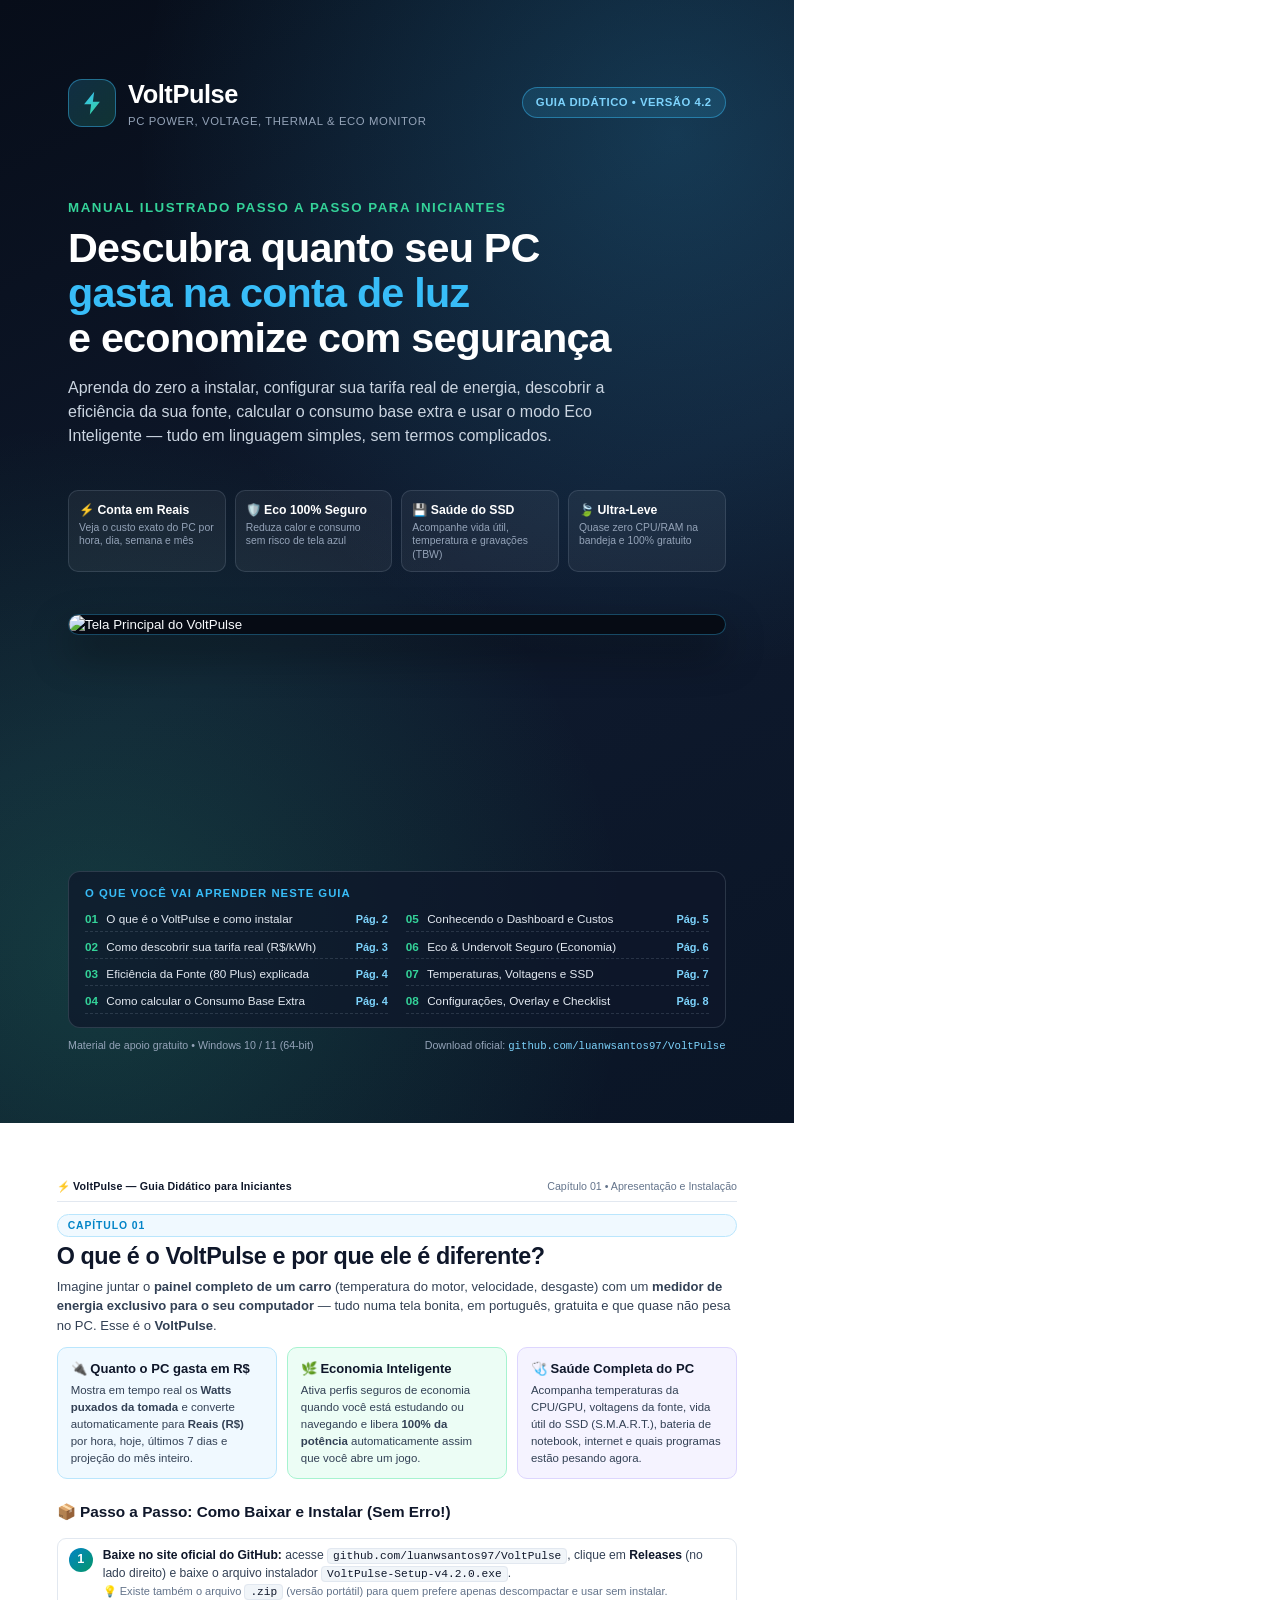
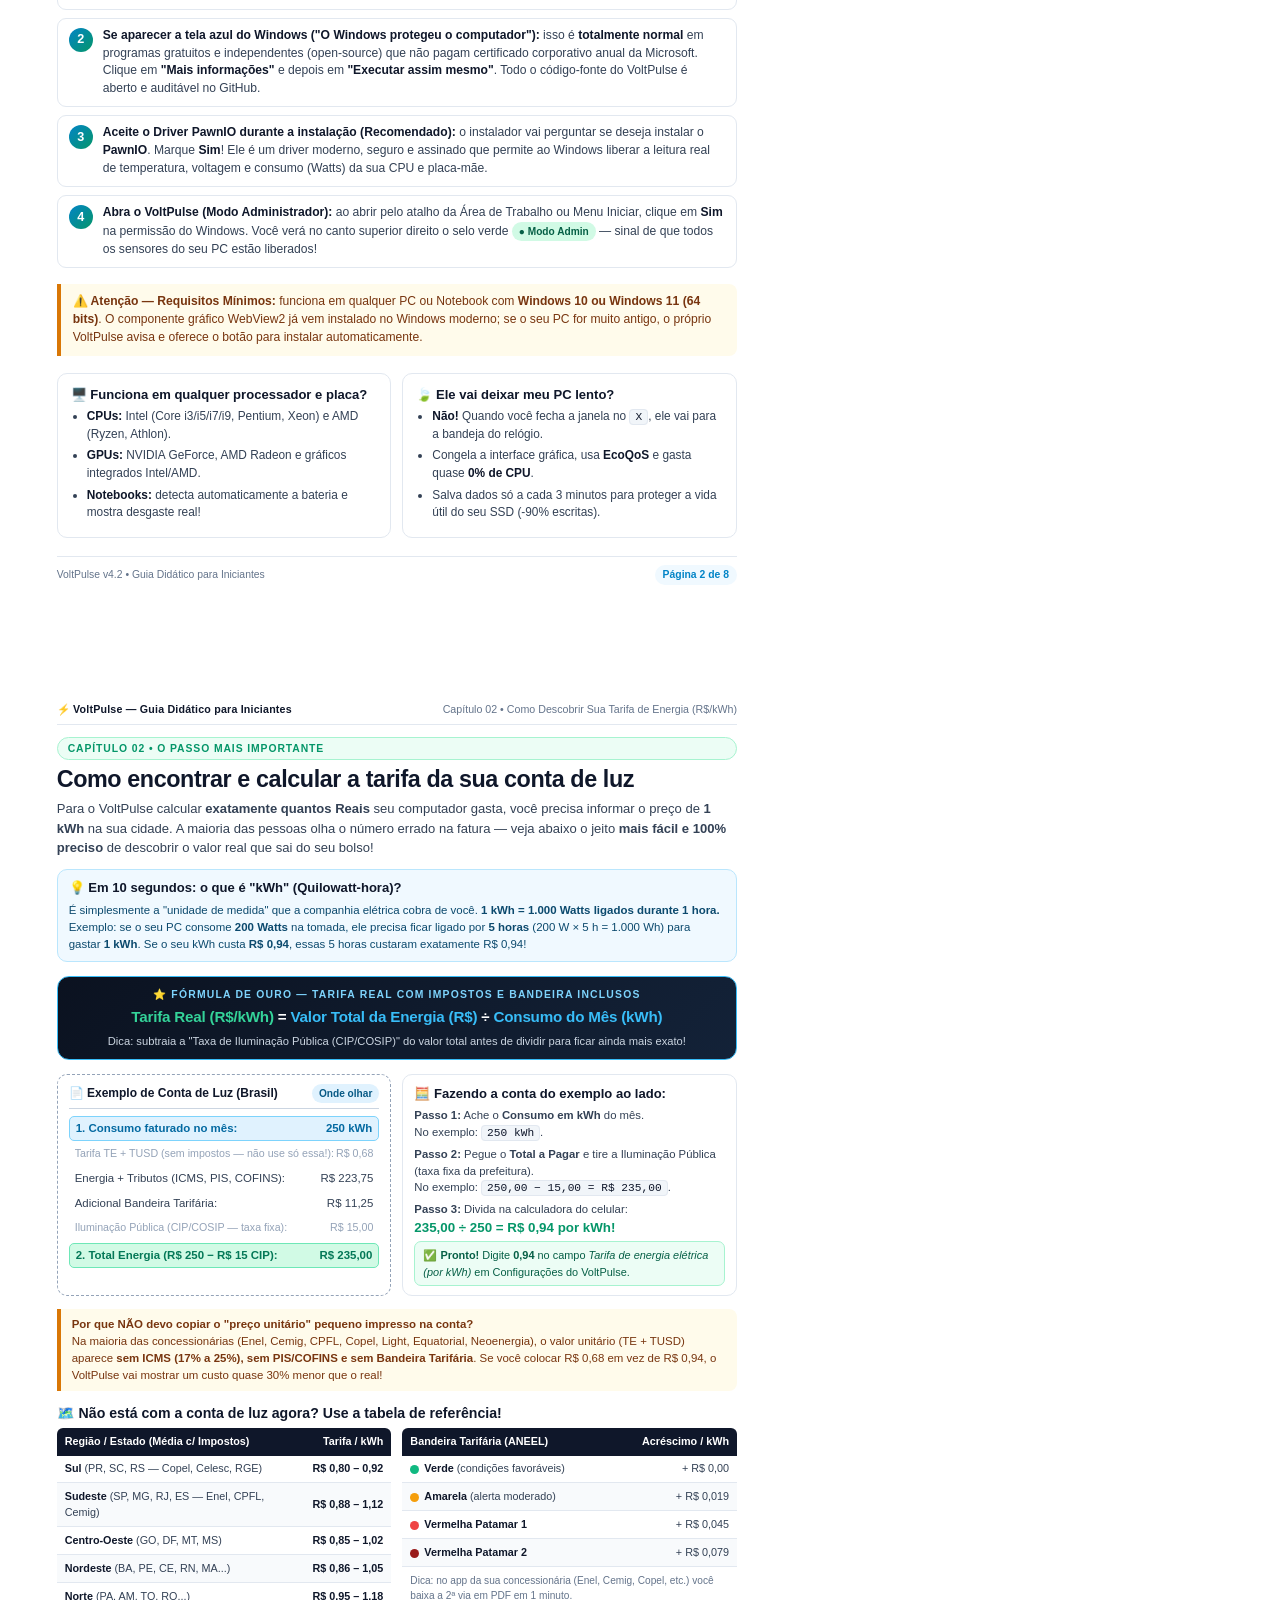
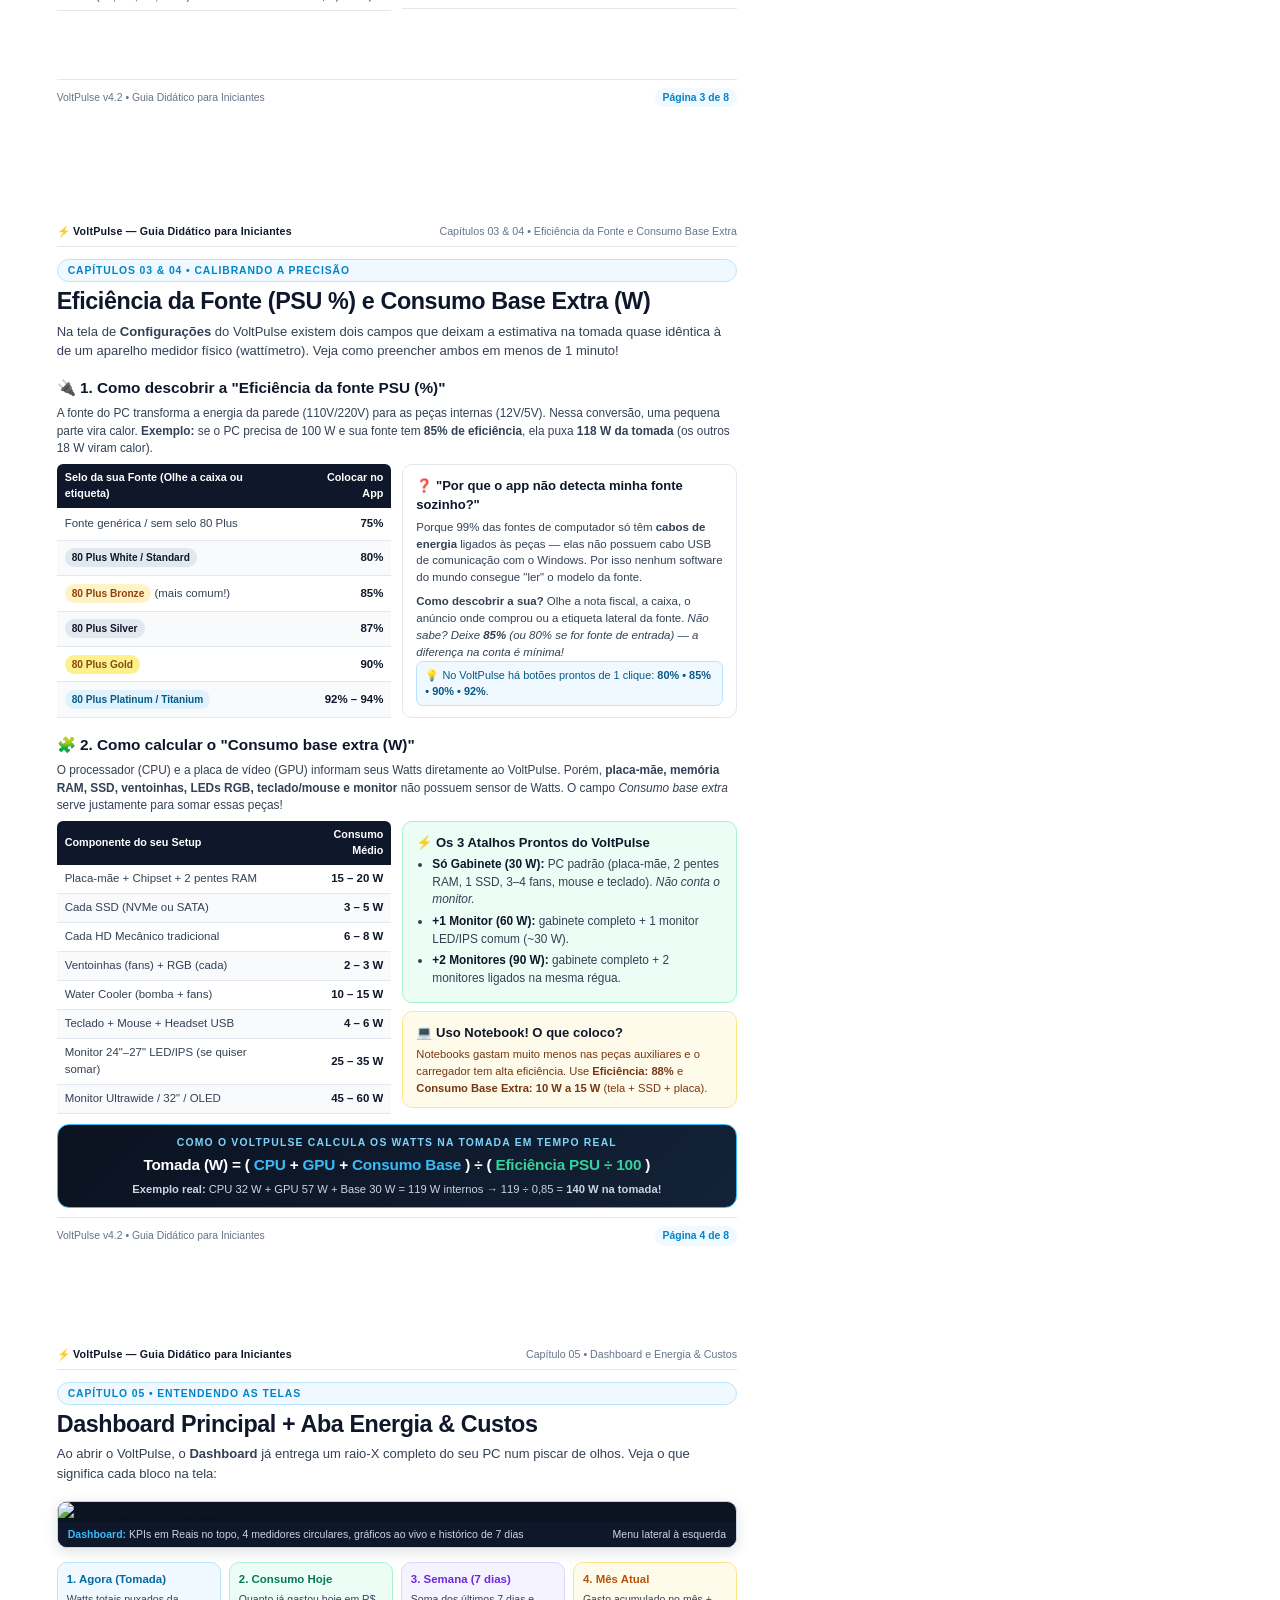
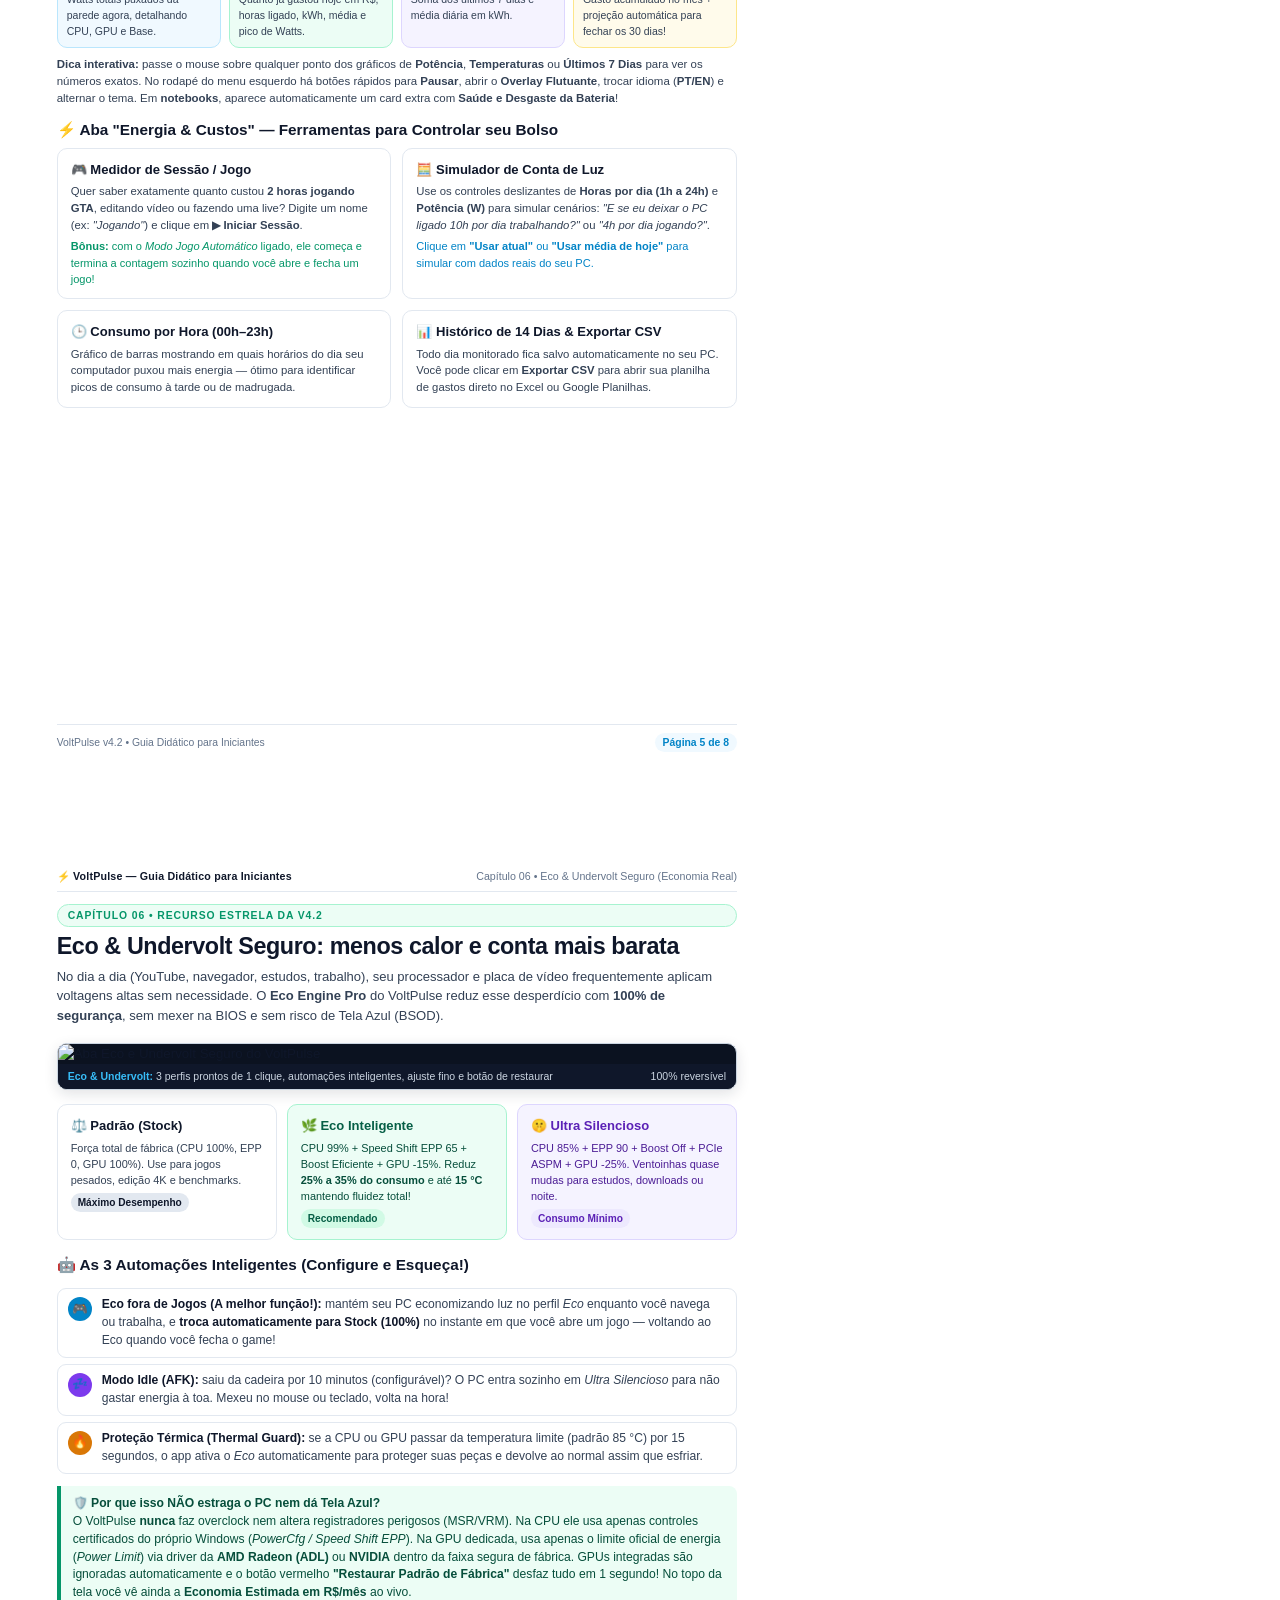
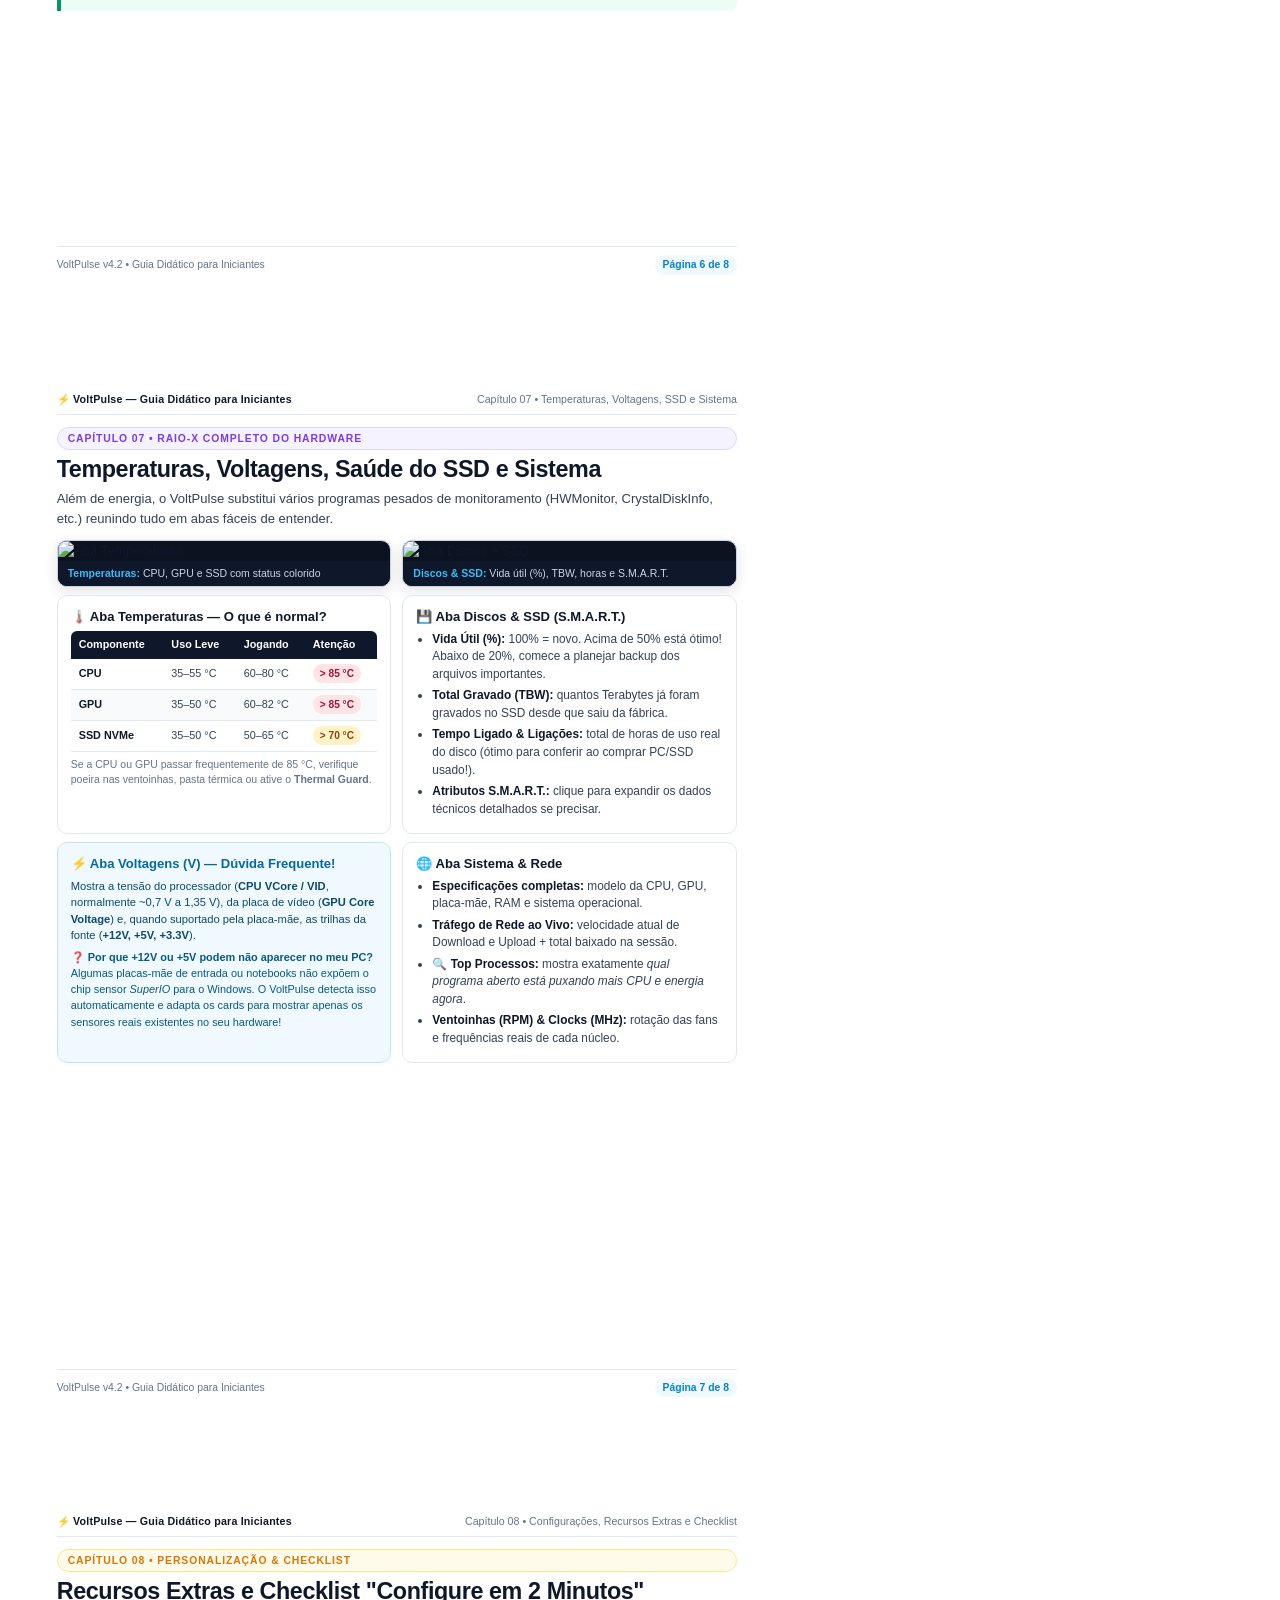
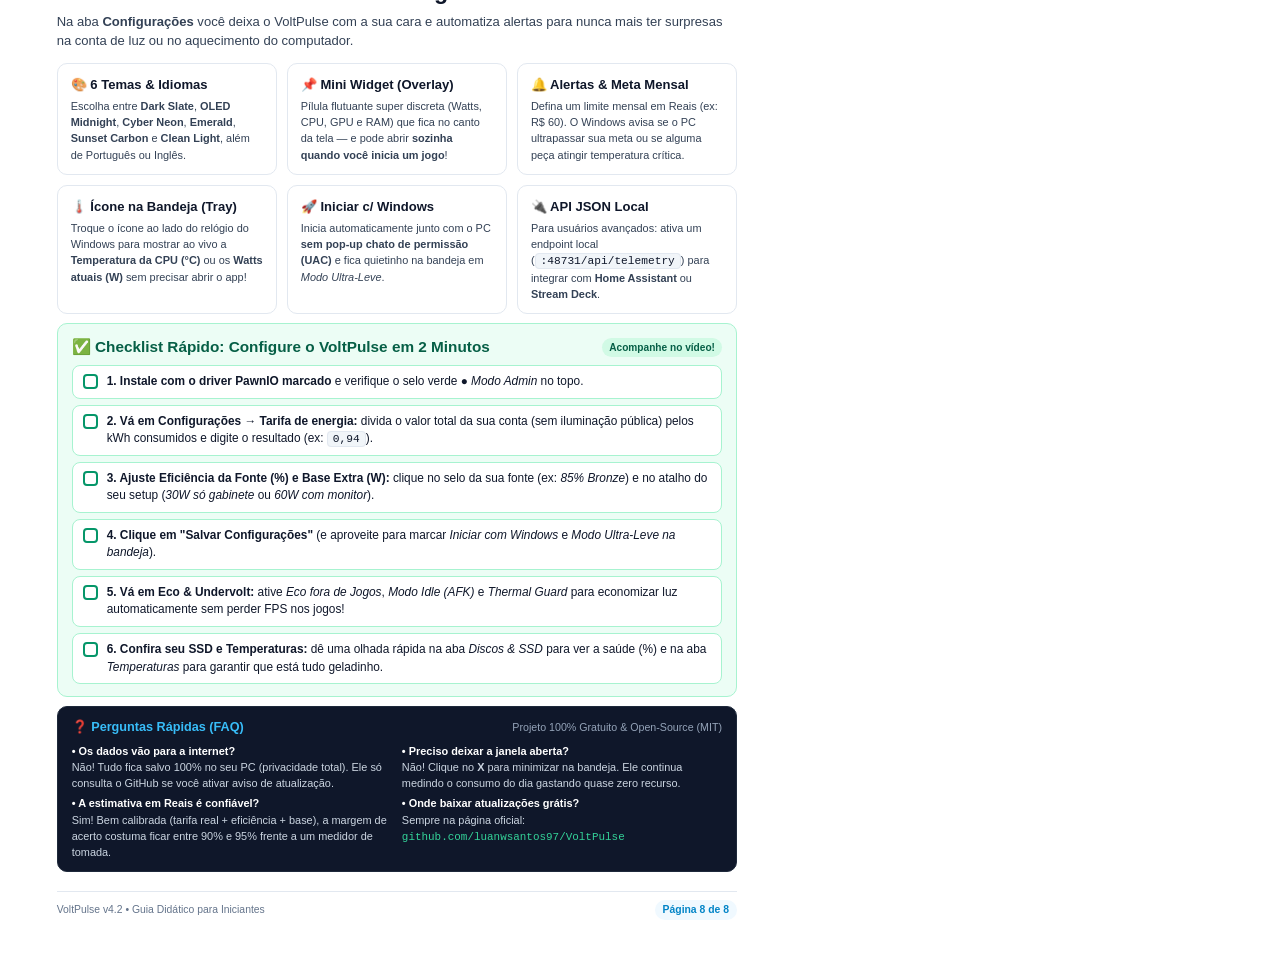
==== docs/guia-didatico.html @ 0aeba714 "feat(overlay,docs): compact discreet mini widget (236x24 + micro mode) and beginner PDF guide" ====
<!DOCTYPE html>
<html lang="pt-BR">
<head>
  <meta charset="UTF-8" />
  <title>VoltPulse — Guia Didático Completo para Iniciantes (v4.2)</title>
  <style>
    @page {
      size: A4 portrait;
      margin: 0;
    }

    * {
      box-sizing: border-box;
      margin: 0;
      padding: 0;
    }

    :root {
      --bg-dark: #0B1220;
      --bg-dark-2: #111C30;
      --ink: #0F172A;
      --ink-soft: #334155;
      --ink-muted: #64748B;
      --border: #E2E8F0;
      --surface: #F8FAFC;
      --cyan: #0284C7;
      --cyan-bright: #38BDF8;
      --cyan-bg: #F0F9FF;
      --green: #059669;
      --green-bright: #34D399;
      --green-bg: #ECFDF5;
      --amber: #D97706;
      --amber-bg: #FFFBEB;
      --purple: #7C3AED;
      --purple-bg: #F5F3FF;
      --rose: #E11D48;
      --rose-bg: #FFF1F2;
    }

    body {
      font-family: "Segoe UI", -apple-system, BlinkMacSystemFont, Roboto, Arial, sans-serif;
      color: var(--ink);
      background: #FFFFFF;
      line-height: 1.48;
      font-size: 10pt;
      -webkit-print-color-adjust: exact !important;
      print-color-adjust: exact !important;
    }

    /* ================= PAGE STRUCTURE ================= */
    .page {
      width: 210mm;
      height: 297mm;
      position: relative;
      overflow: hidden;
      page-break-after: always;
      break-after: page;
      background: #FFFFFF;
    }
    .page:last-child {
      page-break-after: auto;
      break-after: auto;
    }

    .page-inner {
      padding: 15mm 15mm 16mm 15mm;
      height: 100%;
      display: flex;
      flex-direction: column;
    }

    /* Running Header & Footer for content pages */
    .running-header {
      display: flex;
      justify-content: space-between;
      align-items: center;
      padding-bottom: 6px;
      margin-bottom: 12px;
      border-bottom: 1.5px solid var(--border);
      font-size: 8pt;
      color: var(--ink-muted);
    }
    .running-header .brand-mini {
      display: flex;
      align-items: center;
      gap: 6px;
      font-weight: 700;
      color: var(--ink);
      letter-spacing: 0.2px;
    }
    .running-footer {
      margin-top: auto;
      padding-top: 8px;
      border-top: 1px solid var(--border);
      display: flex;
      justify-content: space-between;
      align-items: center;
      font-size: 7.8pt;
      color: var(--ink-muted);
    }
    .page-num {
      font-weight: 700;
      color: var(--cyan);
      background: var(--cyan-bg);
      padding: 2px 8px;
      border-radius: 99px;
    }

    /* ================= COVER PAGE ================= */
    .cover {
      background: radial-gradient(circle at 85% 12%, rgba(56, 189, 248, 0.22), transparent 45%),
                  radial-gradient(circle at 12% 85%, rgba(52, 211, 153, 0.18), transparent 45%),
                  linear-gradient(155deg, #070D19 0%, #0F1A2E 52%, #0A1526 100%);
      color: #F8FAFC;
      padding: 20mm 18mm 18mm 18mm;
      display: flex;
      flex-direction: column;
    }
    .cover-top {
      display: flex;
      justify-content: space-between;
      align-items: center;
      margin-bottom: 18mm;
    }
    .cover-logo-row {
      display: flex;
      align-items: center;
      gap: 12px;
    }
    .cover-logo-box {
      width: 48px;
      height: 48px;
      border-radius: 14px;
      background: linear-gradient(135deg, rgba(56,189,248,0.18), rgba(52,211,153,0.18));
      border: 1.5px solid rgba(56,189,248,0.45);
      display: flex;
      align-items: center;
      justify-content: center;
    }
    .cover-brand-name {
      font-size: 19pt;
      font-weight: 800;
      letter-spacing: -0.4px;
      color: #FFFFFF;
    }
    .cover-brand-sub {
      font-size: 8.5pt;
      color: #94A3B8;
      letter-spacing: 0.6px;
      text-transform: uppercase;
    }
    .cover-badge {
      background: rgba(56, 189, 248, 0.14);
      border: 1px solid rgba(56, 189, 248, 0.45);
      color: #7DD3FC;
      font-size: 8.5pt;
      font-weight: 700;
      padding: 6px 13px;
      border-radius: 99px;
      letter-spacing: 0.5px;
    }

    .cover-hero {
      margin-bottom: 11mm;
    }
    .cover-kicker {
      color: #34D399;
      font-weight: 700;
      font-size: 10pt;
      text-transform: uppercase;
      letter-spacing: 1.5px;
      margin-bottom: 8px;
    }
    .cover-title {
      font-size: 31pt;
      line-height: 1.1;
      font-weight: 800;
      letter-spacing: -0.8px;
      margin-bottom: 14px;
      color: #FFFFFF;
    }
    .cover-title span {
      color: #38BDF8;
    }
    .cover-subtitle {
      font-size: 12pt;
      color: #CBD5E1;
      line-height: 1.5;
      max-width: 158mm;
    }

    .cover-pills {
      display: grid;
      grid-template-columns: repeat(4, 1fr);
      gap: 9px;
      margin-bottom: 11mm;
    }
    .cover-pill {
      background: rgba(255,255,255,0.05);
      border: 1px solid rgba(148,163,184,0.2);
      border-radius: 10px;
      padding: 10px 10px;
    }
    .cover-pill strong {
      display: block;
      font-size: 9.2pt;
      color: #FFFFFF;
      margin-bottom: 2px;
    }
    .cover-pill span {
      font-size: 7.8pt;
      color: #94A3B8;
      line-height: 1.3;
      display: block;
    }

    .cover-preview {
      border-radius: 12px;
      overflow: hidden;
      border: 1.5px solid rgba(56, 189, 248, 0.35);
      box-shadow: 0 18px 40px rgba(0, 0, 0, 0.45);
      margin-bottom: 10mm;
      background: #060B14;
    }
    .cover-preview img {
      width: 100%;
      height: auto;
      display: block;
    }

    .cover-toc {
      background: rgba(15, 23, 42, 0.72);
      border: 1px solid rgba(148, 163, 184, 0.22);
      border-radius: 12px;
      padding: 13px 16px;
      margin-top: auto;
    }
    .cover-toc-title {
      font-size: 8.5pt;
      font-weight: 700;
      text-transform: uppercase;
      letter-spacing: 1px;
      color: #38BDF8;
      margin-bottom: 9px;
    }
    .toc-grid {
      display: grid;
      grid-template-columns: 1fr 1fr;
      gap: 6px 18px;
    }
    .toc-item {
      display: flex;
      align-items: baseline;
      justify-content: space-between;
      font-size: 8.8pt;
      color: #E2E8F0;
      border-bottom: 1px dashed rgba(148,163,184,0.2);
      padding-bottom: 3px;
    }
    .toc-item b {
      color: #34D399;
      margin-right: 5px;
    }
    .toc-item .pg {
      color: #7DD3FC;
      font-weight: 700;
      font-size: 8.2pt;
    }
    .cover-footer {
      margin-top: 10px;
      display: flex;
      justify-content: space-between;
      font-size: 8pt;
      color: #94A3B8;
    }
    .cover-footer code {
      color: #7DD3FC;
      font-family: Consolas, monospace;
      font-size: 8pt;
    }

    /* ================= TYPOGRAPHY & CHAPTERS ================= */
    .chapter-tag {
      display: inline-flex;
      align-items: center;
      gap: 6px;
      font-size: 7.8pt;
      font-weight: 800;
      text-transform: uppercase;
      letter-spacing: 0.9px;
      color: var(--cyan);
      background: var(--cyan-bg);
      border: 1px solid #BAE6FD;
      padding: 3px 10px;
      border-radius: 99px;
      margin-bottom: 6px;
    }
    .chapter-tag.green { color: var(--green); background: var(--green-bg); border-color: #A7F3D0; }
    .chapter-tag.amber { color: var(--amber); background: var(--amber-bg); border-color: #FDE68A; }
    .chapter-tag.purple { color: var(--purple); background: var(--purple-bg); border-color: #DDD6FE; }

    h1.sec-title {
      font-size: 17.5pt;
      font-weight: 800;
      color: var(--ink);
      letter-spacing: -0.4px;
      line-height: 1.18;
      margin-bottom: 6px;
    }
    p.lead {
      font-size: 9.8pt;
      color: var(--ink-soft);
      margin-bottom: 12px;
      line-height: 1.48;
    }
    h2.sub-title {
      font-size: 11.5pt;
      font-weight: 800;
      color: var(--ink);
      margin: 12px 0 6px 0;
      display: flex;
      align-items: center;
      gap: 7px;
    }
    h3.mini-title {
      font-size: 9.8pt;
      font-weight: 700;
      color: var(--ink);
      margin-bottom: 4px;
    }

    /* ================= CARDS & CALLOUTS ================= */
    .grid-2 {
      display: grid;
      grid-template-columns: 1fr 1fr;
      gap: 11px;
    }
    .grid-3 {
      display: grid;
      grid-template-columns: repeat(3, 1fr);
      gap: 10px;
    }
    .grid-4 {
      display: grid;
      grid-template-columns: repeat(4, 1fr);
      gap: 8px;
    }

    .card {
      background: var(--surface);
      border: 1px solid var(--border);
      border-radius: 10px;
      padding: 11px 13px;
    }
    .card.white {
      background: #FFFFFF;
    }
    .card.cyan {
      background: var(--cyan-bg);
      border-color: #BAE6FD;
    }
    .card.green {
      background: var(--green-bg);
      border-color: #A7F3D0;
    }
    .card.amber {
      background: var(--amber-bg);
      border-color: #FDE68A;
    }
    .card.purple {
      background: var(--purple-bg);
      border-color: #DDD6FE;
    }
    .card.dark {
      background: #0F172A;
      border-color: #1E293B;
      color: #F8FAFC;
    }

    .callout {
      border-left: 4px solid var(--cyan);
      background: var(--cyan-bg);
      padding: 9px 12px;
      border-radius: 0 8px 8px 0;
      margin: 9px 0;
      font-size: 9.1pt;
      color: #0C4A6E;
    }
    .callout.green {
      border-left-color: var(--green);
      background: var(--green-bg);
      color: #064E3B;
    }
    .callout.amber {
      border-left-color: var(--amber);
      background: var(--amber-bg);
      color: #78350F;
    }
    .callout.purple {
      border-left-color: var(--purple);
      background: var(--purple-bg);
      color: #4C1D95;
    }
    .callout strong {
      font-weight: 700;
    }

    /* ================= STEPS ================= */
    .steps {
      display: flex;
      flex-direction: column;
      gap: 8px;
      margin: 8px 0;
    }
    .step-row {
      display: flex;
      align-items: flex-start;
      gap: 10px;
      background: #FFFFFF;
      border: 1px solid var(--border);
      border-radius: 9px;
      padding: 8px 11px;
    }
    .step-num {
      flex-shrink: 0;
      width: 24px;
      height: 24px;
      border-radius: 50%;
      background: linear-gradient(135deg, #0284C7, #059669);
      color: #FFFFFF;
      font-weight: 800;
      font-size: 9.5pt;
      display: flex;
      align-items: center;
      justify-content: center;
      margin-top: 1px;
    }
    .step-body {
      font-size: 9.1pt;
      color: var(--ink-soft);
    }
    .step-body strong {
      color: var(--ink);
    }

    /* ================= FORMULA BOX ================= */
    .formula-hero {
      background: linear-gradient(135deg, #0B1220, #132238);
      color: #FFFFFF;
      border-radius: 12px;
      padding: 13px 16px;
      text-align: center;
      margin: 9px 0;
      border: 1.5px solid #38BDF8;
    }
    .formula-hero .f-label {
      font-size: 7.8pt;
      text-transform: uppercase;
      letter-spacing: 1.2px;
      color: #7DD3FC;
      font-weight: 700;
      margin-bottom: 4px;
    }
    .formula-hero .f-eq {
      font-size: 13.5pt;
      font-weight: 800;
      color: #FFFFFF;
      letter-spacing: -0.2px;
    }
    .formula-hero .f-eq span.hi {
      color: #34D399;
    }
    .formula-hero .f-eq span.cy {
      color: #38BDF8;
    }
    .formula-hero .f-sub {
      font-size: 8.4pt;
      color: #CBD5E1;
      margin-top: 4px;
    }

    /* ================= MOCK ELECTRICITY BILL ================= */
    .bill-box {
      background: #FFFFFF;
      border: 1.5px dashed #94A3B8;
      border-radius: 10px;
      padding: 10px 13px;
      font-size: 8.6pt;
    }
    .bill-head {
      display: flex;
      justify-content: space-between;
      align-items: center;
      border-bottom: 1px solid #CBD5E1;
      padding-bottom: 5px;
      margin-bottom: 7px;
      font-weight: 800;
      color: var(--ink);
      font-size: 9pt;
    }
    .bill-row {
      display: flex;
      justify-content: space-between;
      padding: 3px 6px;
      border-radius: 5px;
      margin-bottom: 2px;
      color: var(--ink-soft);
    }
    .bill-row.hl-cyan {
      background: #E0F2FE;
      color: #0369A1;
      font-weight: 800;
      border: 1px solid #7DD3FC;
    }
    .bill-row.hl-green {
      background: #D1FAE5;
      color: #047857;
      font-weight: 800;
      border: 1px solid #6EE7B7;
    }
    .bill-row.strike {
      color: #94A3B8;
      font-size: 8pt;
    }

    /* ================= TABLES ================= */
    table.tbl {
      width: 100%;
      border-collapse: collapse;
      font-size: 8.6pt;
      margin: 6px 0;
    }
    table.tbl th {
      background: #0F172A;
      color: #FFFFFF;
      text-align: left;
      padding: 6px 8px;
      font-weight: 700;
      font-size: 8.1pt;
    }
    table.tbl th:first-child { border-radius: 6px 0 0 0; }
    table.tbl th:last-child { border-radius: 0 6px 0 0; }
    table.tbl td {
      padding: 5.5px 8px;
      border-bottom: 1px solid var(--border);
      color: var(--ink-soft);
      vertical-align: middle;
    }
    table.tbl tr:nth-child(even) td {
      background: #F8FAFC;
    }
    table.tbl td strong {
      color: var(--ink);
    }
    .num { text-align: right !important; font-variant-numeric: tabular-nums; }

    /* ================= SCREENSHOTS ================= */
    .shot-frame {
      border-radius: 10px;
      overflow: hidden;
      border: 1.5px solid #CBD5E1;
      background: #0B1220;
      box-shadow: 0 4px 14px rgba(15, 23, 42, 0.12);
      margin: 6px 0;
    }
    .shot-frame img {
      width: 100%;
      height: auto;
      display: block;
    }
    .shot-caption {
      background: #0F172A;
      color: #CBD5E1;
      font-size: 7.9pt;
      padding: 5px 10px;
      display: flex;
      justify-content: space-between;
      align-items: center;
    }
    .shot-caption strong { color: #38BDF8; }

    /* ================= TAGS / CHIPS / BADGES ================= */
    .chip {
      display: inline-block;
      padding: 2px 7px;
      border-radius: 99px;
      font-size: 7.6pt;
      font-weight: 700;
      background: #E2E8F0;
      color: var(--ink);
    }
    .chip.green { background: #D1FAE5; color: #065F46; }
    .chip.cyan { background: #E0F2FE; color: #075985; }
    .chip.amber { background: #FEF3C7; color: #92400E; }
    .chip.rose { background: #FFE4E6; color: #9F1239; }
    .chip.purple { background: #EDE9FE; color: #5B21B6; }

    .mono {
      font-family: Consolas, "Cascadia Code", monospace;
      font-size: 8.4pt;
      background: #F1F5F9;
      padding: 1px 5px;
      border-radius: 4px;
      color: #0F172A;
      border: 1px solid #E2E8F0;
    }

    ul.clean {
      padding-left: 16px;
      margin: 4px 0;
    }
    ul.clean li {
      margin-bottom: 4px;
      font-size: 8.9pt;
      color: var(--ink-soft);
    }
    ul.clean li strong { color: var(--ink); }

    .check-list {
      display: flex;
      flex-direction: column;
      gap: 6px;
      margin-top: 6px;
    }
    .check-item {
      display: flex;
      align-items: flex-start;
      gap: 9px;
      font-size: 8.9pt;
      background: #FFFFFF;
      border: 1px solid #A7F3D0;
      border-radius: 8px;
      padding: 7px 10px;
    }
    .check-box {
      width: 15px;
      height: 15px;
      border: 2px solid var(--green);
      border-radius: 4px;
      flex-shrink: 0;
      margin-top: 1px;
    }

    .flag-dot {
      display: inline-block;
      width: 9px;
      height: 9px;
      border-radius: 50%;
      margin-right: 5px;
      vertical-align: middle;
    }
  </style>
</head>
<body>

<!-- ======================================================================= -->
<!-- PÁGINA 1: CAPA PROFISSIONAL                                             -->
<!-- ======================================================================= -->
<section class="page cover">
  <div class="cover-top">
    <div class="cover-logo-row">
      <div class="cover-logo-box">
        <svg viewBox="0 0 32 32" width="28" height="28" fill="none">
          <path d="M18.5 3L7 17.5h8L13.5 29 25 14.5h-8L18.5 3z" fill="url(#vpCovGrad)" />
          <defs>
            <linearGradient id="vpCovGrad" x1="7" y1="3" x2="25" y2="29" gradientUnits="userSpaceOnUse">
              <stop stop-color="#38BDF8"/>
              <stop offset="1" stop-color="#34D399"/>
            </linearGradient>
          </defs>
        </svg>
      </div>
      <div>
        <div class="cover-brand-name">VoltPulse</div>
        <div class="cover-brand-sub">PC Power, Voltage, Thermal &amp; Eco Monitor</div>
      </div>
    </div>
    <div class="cover-badge">GUIA DIDÁTICO • VERSÃO 4.2</div>
  </div>

  <div class="cover-hero">
    <div class="cover-kicker">Manual Ilustrado Passo a Passo para Iniciantes</div>
    <div class="cover-title">
      Descubra quanto seu PC<br />
      <span>gasta na conta de luz</span><br />
      e economize com segurança
    </div>
    <div class="cover-subtitle">
      Aprenda do zero a instalar, configurar sua tarifa real de energia, descobrir a eficiência da sua fonte,
      calcular o consumo base extra e usar o modo Eco Inteligente — tudo em linguagem simples, sem termos complicados.
    </div>
  </div>

  <div class="cover-pills">
    <div class="cover-pill">
      <strong>⚡ Conta em Reais</strong>
      <span>Veja o custo exato do PC por hora, dia, semana e mês</span>
    </div>
    <div class="cover-pill">
      <strong>🛡️ Eco 100% Seguro</strong>
      <span>Reduza calor e consumo sem risco de tela azul</span>
    </div>
    <div class="cover-pill">
      <strong>💾 Saúde do SSD</strong>
      <span>Acompanhe vida útil, temperatura e gravações (TBW)</span>
    </div>
    <div class="cover-pill">
      <strong>🍃 Ultra-Leve</strong>
      <span>Quase zero CPU/RAM na bandeja e 100% gratuito</span>
    </div>
  </div>

  <div class="cover-preview">
    <img src="file:///C:/Users/Root/.gemini/antigravity/scratch/PcPowerMonitor/assets/screenshots/dashboard.jpg" alt="Tela Principal do VoltPulse" />
  </div>

  <div class="cover-toc">
    <div class="cover-toc-title">O que você vai aprender neste guia</div>
    <div class="toc-grid">
      <div class="toc-item"><span><b>01</b> O que é o VoltPulse e como instalar</span><span class="pg">Pág. 2</span></div>
      <div class="toc-item"><span><b>05</b> Conhecendo o Dashboard e Custos</span><span class="pg">Pág. 5</span></div>
      <div class="toc-item"><span><b>02</b> Como descobrir sua tarifa real (R$/kWh)</span><span class="pg">Pág. 3</span></div>
      <div class="toc-item"><span><b>06</b> Eco &amp; Undervolt Seguro (Economia)</span><span class="pg">Pág. 6</span></div>
      <div class="toc-item"><span><b>03</b> Eficiência da Fonte (80 Plus) explicada</span><span class="pg">Pág. 4</span></div>
      <div class="toc-item"><span><b>07</b> Temperaturas, Voltagens e SSD</span><span class="pg">Pág. 7</span></div>
      <div class="toc-item"><span><b>04</b> Como calcular o Consumo Base Extra</span><span class="pg">Pág. 4</span></div>
      <div class="toc-item"><span><b>08</b> Configurações, Overlay e Checklist</span><span class="pg">Pág. 8</span></div>
    </div>
  </div>

  <div class="cover-footer">
    <span>Material de apoio gratuito • Windows 10 / 11 (64-bit)</span>
    <span>Download oficial: <code>github.com/luanwsantos97/VoltPulse</code></span>
  </div>
</section>

<!-- ======================================================================= -->
<!-- PÁGINA 2: O QUE É + DOWNLOAD E INSTALAÇÃO                               -->
<!-- ======================================================================= -->
<section class="page">
  <div class="page-inner">
    <div class="running-header">
      <div class="brand-mini">⚡ VoltPulse — Guia Didático para Iniciantes</div>
      <div>Capítulo 01 • Apresentação e Instalação</div>
    </div>

    <div class="chapter-tag">Capítulo 01</div>
    <h1 class="sec-title">O que é o VoltPulse e por que ele é diferente?</h1>
    <p class="lead">
      Imagine juntar o <strong>painel completo de um carro</strong> (temperatura do motor, velocidade, desgaste)
      com um <strong>medidor de energia exclusivo para o seu computador</strong> — tudo numa tela bonita,
      em português, gratuita e que quase não pesa no PC. Esse é o <strong>VoltPulse</strong>.
    </p>

    <div class="grid-3" style="margin-bottom: 10px;">
      <div class="card cyan">
        <h3 class="mini-title">🔌 Quanto o PC gasta em R$</h3>
        <p style="font-size:8.6pt;color:var(--ink-soft)">
          Mostra em tempo real os <strong>Watts puxados da tomada</strong> e converte automaticamente para
          <strong>Reais (R$)</strong> por hora, hoje, últimos 7 dias e projeção do mês inteiro.
        </p>
      </div>
      <div class="card green">
        <h3 class="mini-title">🌿 Economia Inteligente</h3>
        <p style="font-size:8.6pt;color:var(--ink-soft)">
          Ativa perfis seguros de economia quando você está estudando ou navegando e libera
          <strong>100% da potência</strong> automaticamente assim que você abre um jogo.
        </p>
      </div>
      <div class="card purple">
        <h3 class="mini-title">🩺 Saúde Completa do PC</h3>
        <p style="font-size:8.6pt;color:var(--ink-soft)">
          Acompanha temperaturas da CPU/GPU, voltagens da fonte, vida útil do SSD (S.M.A.R.T.),
          bateria de notebook, internet e quais programas estão pesando agora.
        </p>
      </div>
    </div>

    <h2 class="sub-title">📦 Passo a Passo: Como Baixar e Instalar (Sem Erro!)</h2>

    <div class="steps">
      <div class="step-row">
        <div class="step-num">1</div>
        <div class="step-body">
          <strong>Baixe no site oficial do GitHub:</strong> acesse
          <span class="mono">github.com/luanwsantos97/VoltPulse</span>, clique em <strong>Releases</strong> (no lado direito)
          e baixe o arquivo instalador <span class="mono">VoltPulse-Setup-v4.2.0.exe</span>.
          <br /><span style="font-size:8.3pt;color:var(--ink-muted)">
            💡 Existe também o arquivo <span class="mono">.zip</span> (versão portátil) para quem prefere apenas descompactar e usar sem instalar.
          </span>
        </div>
      </div>

      <div class="step-row">
        <div class="step-num">2</div>
        <div class="step-body">
          <strong>Se aparecer a tela azul do Windows ("O Windows protegeu o computador"):</strong>
          isso é <strong>totalmente normal</strong> em programas gratuitos e independentes (open-source) que não pagam
          certificado corporativo anual da Microsoft. Clique em <strong>"Mais informações"</strong> e depois em
          <strong>"Executar assim mesmo"</strong>. Todo o código-fonte do VoltPulse é aberto e auditável no GitHub.
        </div>
      </div>

      <div class="step-row">
        <div class="step-num">3</div>
        <div class="step-body">
          <strong>Aceite o Driver PawnIO durante a instalação (Recomendado):</strong>
          o instalador vai perguntar se deseja instalar o <strong>PawnIO</strong>. Marque <strong>Sim</strong>!
          Ele é um driver moderno, seguro e assinado que permite ao Windows liberar a leitura real de temperatura,
          voltagem e consumo (Watts) da sua CPU e placa-mãe.
        </div>
      </div>

      <div class="step-row">
        <div class="step-num">4</div>
        <div class="step-body">
          <strong>Abra o VoltPulse (Modo Administrador):</strong>
          ao abrir pelo atalho da Área de Trabalho ou Menu Iniciar, clique em <strong>Sim</strong> na permissão do Windows.
          Você verá no canto superior direito o selo verde <span class="chip green">● Modo Admin</span> — sinal de que
          todos os sensores do seu PC estão liberados!
        </div>
      </div>
    </div>

    <div class="callout amber" style="margin-top: 8px;">
      <strong>⚠️ Atenção — Requisitos Mínimos:</strong> funciona em qualquer PC ou Notebook com
      <strong>Windows 10 ou Windows 11 (64 bits)</strong>. O componente gráfico WebView2 já vem instalado no Windows moderno;
      se o seu PC for muito antigo, o próprio VoltPulse avisa e oferece o botão para instalar automaticamente.
    </div>

    <div class="grid-2" style="margin-top: 8px;">
      <div class="card white">
        <h3 class="mini-title">🖥️ Funciona em qualquer processador e placa?</h3>
        <ul class="clean">
          <li><strong>CPUs:</strong> Intel (Core i3/i5/i7/i9, Pentium, Xeon) e AMD (Ryzen, Athlon).</li>
          <li><strong>GPUs:</strong> NVIDIA GeForce, AMD Radeon e gráficos integrados Intel/AMD.</li>
          <li><strong>Notebooks:</strong> detecta automaticamente a bateria e mostra desgaste real!</li>
        </ul>
      </div>
      <div class="card white">
        <h3 class="mini-title">🍃 Ele vai deixar meu PC lento?</h3>
        <ul class="clean">
          <li><strong>Não!</strong> Quando você fecha a janela no <span class="mono">X</span>, ele vai para a bandeja do relógio.</li>
          <li>Congela a interface gráfica, usa <strong>EcoQoS</strong> e gasta quase <strong>0% de CPU</strong>.</li>
          <li>Salva dados só a cada 3 minutos para proteger a vida útil do seu SSD (-90% escritas).</li>
        </ul>
      </div>
    </div>

    <div class="running-footer">
      <span>VoltPulse v4.2 • Guia Didático para Iniciantes</span>
      <span class="page-num">Página 2 de 8</span>
    </div>
  </div>
</section>

<!-- ======================================================================= -->
<!-- PÁGINA 3: COMO CALCULAR E ENCONTRAR A TARIFA DE ENERGIA (R$/kWh)        -->
<!-- ======================================================================= -->
<section class="page">
  <div class="page-inner">
    <div class="running-header">
      <div class="brand-mini">⚡ VoltPulse — Guia Didático para Iniciantes</div>
      <div>Capítulo 02 • Como Descobrir Sua Tarifa de Energia (R$/kWh)</div>
    </div>

    <div class="chapter-tag green">Capítulo 02 • O Passo Mais Importante</div>
    <h1 class="sec-title">Como encontrar e calcular a tarifa da sua conta de luz</h1>
    <p class="lead">
      Para o VoltPulse calcular <strong>exatamente quantos Reais</strong> seu computador gasta, você precisa informar o
      preço de <strong>1 kWh</strong> na sua cidade. A maioria das pessoas olha o número errado na fatura — veja abaixo
      o jeito <strong>mais fácil e 100% preciso</strong> de descobrir o valor real que sai do seu bolso!
    </p>

    <div class="card cyan" style="margin-bottom: 7px; padding: 8px 11px;">
      <h3 class="mini-title">💡 Em 10 segundos: o que é "kWh" (Quilowatt-hora)?</h3>
      <p style="font-size:8.6pt;color:#0C4A6E">
        É simplesmente a "unidade de medida" que a companhia elétrica cobra de você.
        <strong>1 kWh = 1.000 Watts ligados durante 1 hora.</strong><br />
        Exemplo: se o seu PC consome <strong>200 Watts</strong> na tomada, ele precisa ficar ligado por
        <strong>5 horas</strong> (200 W × 5 h = 1.000 Wh) para gastar <strong>1 kWh</strong>. Se o seu kWh custa
        <strong>R$ 0,94</strong>, essas 5 horas custaram exatamente R$ 0,94!
      </p>
    </div>

    <div class="formula-hero" style="padding: 10px 14px; margin: 7px 0;">
      <div class="f-label">⭐ Fórmula de Ouro — Tarifa Real com Impostos e Bandeira Inclusos</div>
      <div class="f-eq" style="font-size: 11.4pt;">
        <span class="hi">Tarifa Real (R$/kWh)</span> = <span class="cy">Valor Total da Energia (R$)</span> ÷ <span class="cy">Consumo do Mês (kWh)</span>
      </div>
      <div class="f-sub">
        Dica: subtraia a "Taxa de Iluminação Pública (CIP/COSIP)" do valor total antes de dividir para ficar ainda mais exato!
      </div>
    </div>

    <div class="grid-2" style="margin: 7px 0;">
      <!-- Mini Fatura Ilustrativa -->
      <div class="bill-box" style="padding: 9px 11px;">
        <div class="bill-head">
          <span>📄 Exemplo de Conta de Luz (Brasil)</span>
          <span class="chip cyan">Onde olhar</span>
        </div>
        <div class="bill-row hl-cyan">
          <span>1. Consumo faturado no mês:</span>
          <span style="white-space:nowrap">250 kWh</span>
        </div>
        <div class="bill-row strike">
          <span>Tarifa TE + TUSD (sem impostos — não use só essa!):</span>
          <span style="white-space:nowrap">R$ 0,68</span>
        </div>
        <div class="bill-row">
          <span>Energia + Tributos (ICMS, PIS, COFINS):</span>
          <span style="white-space:nowrap">R$ 223,75</span>
        </div>
        <div class="bill-row">
          <span>Adicional Bandeira Tarifária:</span>
          <span style="white-space:nowrap">R$ 11,25</span>
        </div>
        <div class="bill-row strike">
          <span>Iluminação Pública (CIP/COSIP — taxa fixa):</span>
          <span style="white-space:nowrap">R$ 15,00</span>
        </div>
        <div class="bill-row hl-green" style="margin-top:4px">
          <span>2. Total Energia (R$ 250 − R$ 15 CIP):</span>
          <span style="white-space:nowrap">R$ 235,00</span>
        </div>
      </div>

      <!-- Passo a passo do cálculo -->
      <div class="card white" style="display:flex;flex-direction:column;justify-content:space-between;padding:9px 11px">
        <div>
          <h3 class="mini-title">🧮 Fazendo a conta do exemplo ao lado:</h3>
          <div style="font-size:8.5pt;color:var(--ink-soft);margin-top:4px">
            <p style="margin-bottom:4px"><strong>Passo 1:</strong> Ache o <strong>Consumo em kWh</strong> do mês.<br />No exemplo: <span class="mono">250 kWh</span>.</p>
            <p style="margin-bottom:4px"><strong>Passo 2:</strong> Pegue o <strong>Total a Pagar</strong> e tire a Iluminação Pública (taxa fixa da prefeitura).<br />No exemplo: <span class="mono">250,00 − 15,00 = R$ 235,00</span>.</p>
            <p style="margin-bottom:4px"><strong>Passo 3:</strong> Divida na calculadora do celular:<br /><strong style="color:var(--green);font-size:10pt">235,00 ÷ 250 = R$ 0,94 por kWh!</strong></p>
          </div>
        </div>
        <div style="background:var(--green-bg);border:1px solid #A7F3D0;border-radius:7px;padding:5px 8px;font-size:8.2pt;color:#065F46">
          <strong>✅ Pronto!</strong> Digite <strong>0,94</strong> no campo <em>Tarifa de energia elétrica (por kWh)</em> em Configurações do VoltPulse.
        </div>
      </div>
    </div>

    <div class="callout amber" style="margin: 6px 0; padding: 7px 11px; font-size: 8.6pt;">
      <strong>Por que NÃO devo copiar o "preço unitário" pequeno impresso na conta?</strong><br />
      Na maioria das concessionárias (Enel, Cemig, CPFL, Copel, Light, Equatorial, Neoenergia), o valor unitário
      (TE + TUSD) aparece <strong>sem ICMS (17% a 25%), sem PIS/COFINS e sem Bandeira Tarifária</strong>. Se você colocar
      R$ 0,68 em vez de R$ 0,94, o VoltPulse vai mostrar um custo quase 30% menor que o real!
    </div>

    <h2 class="sub-title" style="margin: 6px 0 4px 0; font-size: 10.6pt;">🗺️ Não está com a conta de luz agora? Use a tabela de referência!</h2>
    <div class="grid-2">
      <div>
        <table class="tbl" style="margin:0; font-size:8.1pt;">
          <thead>
            <tr>
              <th>Região / Estado (Média c/ Impostos)</th>
              <th class="num" style="white-space:nowrap">Tarifa / kWh</th>
            </tr>
          </thead>
          <tbody>
            <tr><td><strong>Sul</strong> (PR, SC, RS — Copel, Celesc, RGE)</td><td class="num" style="white-space:nowrap"><strong>R$ 0,80 – 0,92</strong></td></tr>
            <tr><td><strong>Sudeste</strong> (SP, MG, RJ, ES — Enel, CPFL, Cemig)</td><td class="num" style="white-space:nowrap"><strong>R$ 0,88 – 1,12</strong></td></tr>
            <tr><td><strong>Centro-Oeste</strong> (GO, DF, MT, MS)</td><td class="num" style="white-space:nowrap"><strong>R$ 0,85 – 1,02</strong></td></tr>
            <tr><td><strong>Nordeste</strong> (BA, PE, CE, RN, MA...)</td><td class="num" style="white-space:nowrap"><strong>R$ 0,86 – 1,05</strong></td></tr>
            <tr><td><strong>Norte</strong> (PA, AM, TO, RO...)</td><td class="num" style="white-space:nowrap"><strong>R$ 0,95 – 1,18</strong></td></tr>
          </tbody>
        </table>
      </div>
      <div>
        <table class="tbl" style="margin:0; font-size:8.1pt;">
          <thead>
            <tr>
              <th>Bandeira Tarifária (ANEEL)</th>
              <th class="num" style="white-space:nowrap">Acréscimo / kWh</th>
            </tr>
          </thead>
          <tbody>
            <tr><td><span class="flag-dot" style="background:#10B981"></span><strong>Verde</strong> (condições favoráveis)</td><td class="num" style="white-space:nowrap">+ R$ 0,00</td></tr>
            <tr><td><span class="flag-dot" style="background:#F59E0B"></span><strong>Amarela</strong> (alerta moderado)</td><td class="num" style="white-space:nowrap">+ R$ 0,019</td></tr>
            <tr><td><span class="flag-dot" style="background:#EF4444"></span><strong>Vermelha Patamar 1</strong></td><td class="num" style="white-space:nowrap">+ R$ 0,045</td></tr>
            <tr><td><span class="flag-dot" style="background:#991B1B"></span><strong>Vermelha Patamar 2</strong></td><td class="num" style="white-space:nowrap">+ R$ 0,079</td></tr>
            <tr><td colspan="2" style="font-size:7.6pt;color:var(--ink-muted)">Dica: no app da sua concessionária (Enel, Cemig, Copel, etc.) você baixa a 2ª via em PDF em 1 minuto.</td></tr>
          </tbody>
        </table>
      </div>
    </div>

    <div class="running-footer">
      <span>VoltPulse v4.2 • Guia Didático para Iniciantes</span>
      <span class="page-num">Página 3 de 8</span>
    </div>
  </div>
</section>

<!-- ======================================================================= -->
<!-- PÁGINA 4: EFICIÊNCIA DA FONTE (PSU %) + CONSUMO BASE EXTRA (W)          -->
<!-- ======================================================================= -->
<section class="page">
  <div class="page-inner">
    <div class="running-header">
      <div class="brand-mini">⚡ VoltPulse — Guia Didático para Iniciantes</div>
      <div>Capítulos 03 &amp; 04 • Eficiência da Fonte e Consumo Base Extra</div>
    </div>

    <div class="chapter-tag">Capítulos 03 &amp; 04 • Calibrando a Precisão</div>
    <h1 class="sec-title">Eficiência da Fonte (PSU %) e Consumo Base Extra (W)</h1>
    <p class="lead">
      Na tela de <strong>Configurações</strong> do VoltPulse existem dois campos que deixam a estimativa na tomada
      quase idêntica à de um aparelho medidor físico (wattímetro). Veja como preencher ambos em menos de 1 minuto!
    </p>

    <!-- PARTE A: EFICIÊNCIA DA FONTE -->
    <h2 class="sub-title" style="margin-top:4px">🔌 1. Como descobrir a "Eficiência da fonte PSU (%)"</h2>
    <p style="font-size:8.9pt;color:var(--ink-soft);margin-bottom:6px">
      A fonte do PC transforma a energia da parede (110V/220V) para as peças internas (12V/5V). Nessa conversão,
      uma pequena parte vira calor. <strong>Exemplo:</strong> se o PC precisa de 100 W e sua fonte tem
      <strong>85% de eficiência</strong>, ela puxa <strong>118 W da tomada</strong> (os outros 18 W viram calor).
    </p>

    <div class="grid-2" style="margin-bottom:8px">
      <table class="tbl" style="margin:0">
        <thead>
          <tr>
            <th>Selo da sua Fonte (Olhe a caixa ou etiqueta)</th>
            <th class="num">Colocar no App</th>
          </tr>
        </thead>
        <tbody>
          <tr><td>Fonte genérica / sem selo 80 Plus</td><td class="num"><strong>75%</strong></td></tr>
          <tr><td><span class="chip">80 Plus White / Standard</span></td><td class="num"><strong>80%</strong></td></tr>
          <tr><td><span class="chip amber">80 Plus Bronze</span> (mais comum!)</td><td class="num"><strong>85%</strong></td></tr>
          <tr><td><span class="chip">80 Plus Silver</span></td><td class="num"><strong>87%</strong></td></tr>
          <tr><td><span class="chip amber" style="background:#FEF08A;color:#854D0E">80 Plus Gold</span></td><td class="num"><strong>90%</strong></td></tr>
          <tr><td><span class="chip cyan">80 Plus Platinum / Titanium</span></td><td class="num"><strong>92% – 94%</strong></td></tr>
        </tbody>
      </table>

      <div class="card white" style="display:flex;flex-direction:column;justify-content:space-between">
        <div>
          <h3 class="mini-title">❓ "Por que o app não detecta minha fonte sozinho?"</h3>
          <p style="font-size:8.6pt;color:var(--ink-soft);margin-bottom:7px">
            Porque 99% das fontes de computador só têm <strong>cabos de energia</strong> ligados às peças — elas não
            possuem cabo USB de comunicação com o Windows. Por isso nenhum software do mundo consegue "ler" o modelo da fonte.
          </p>
          <p style="font-size:8.6pt;color:var(--ink-soft)">
            <strong>Como descobrir a sua?</strong> Olhe a nota fiscal, a caixa, o anúncio onde comprou ou a etiqueta lateral
            da fonte. <em>Não sabe? Deixe <strong>85%</strong> (ou 80% se for fonte de entrada) — a diferença na conta é mínima!</em>
          </p>
        </div>
        <div style="background:var(--cyan-bg);border:1px solid #BAE6FD;border-radius:7px;padding:5px 8px;font-size:8.2pt;color:#075985">
          💡 No VoltPulse há botões prontos de 1 clique: <strong>80% • 85% • 90% • 92%</strong>.
        </div>
      </div>
    </div>

    <!-- PARTE B: CONSUMO BASE EXTRA -->
    <h2 class="sub-title" style="margin-top:8px">🧩 2. Como calcular o "Consumo base extra (W)"</h2>
    <p style="font-size:8.9pt;color:var(--ink-soft);margin-bottom:6px">
      O processador (CPU) e a placa de vídeo (GPU) informam seus Watts diretamente ao VoltPulse. Porém,
      <strong>placa-mãe, memória RAM, SSD, ventoinhas, LEDs RGB, teclado/mouse e monitor</strong> não possuem sensor
      de Watts. O campo <em>Consumo base extra</em> serve justamente para somar essas peças!
    </p>

    <div class="grid-2">
      <div>
        <table class="tbl" style="margin:0">
          <thead>
            <tr>
              <th>Componente do seu Setup</th>
              <th class="num">Consumo Médio</th>
            </tr>
          </thead>
          <tbody>
            <tr><td>Placa-mãe + Chipset + 2 pentes RAM</td><td class="num"><strong>15 – 20 W</strong></td></tr>
            <tr><td>Cada SSD (NVMe ou SATA)</td><td class="num"><strong>3 – 5 W</strong></td></tr>
            <tr><td>Cada HD Mecânico tradicional</td><td class="num"><strong>6 – 8 W</strong></td></tr>
            <tr><td>Ventoinhas (fans) + RGB (cada)</td><td class="num"><strong>2 – 3 W</strong></td></tr>
            <tr><td>Water Cooler (bomba + fans)</td><td class="num"><strong>10 – 15 W</strong></td></tr>
            <tr><td>Teclado + Mouse + Headset USB</td><td class="num"><strong>4 – 6 W</strong></td></tr>
            <tr><td>Monitor 24"–27" LED/IPS (se quiser somar)</td><td class="num"><strong>25 – 35 W</strong></td></tr>
            <tr><td>Monitor Ultrawide / 32" / OLED</td><td class="num"><strong>45 – 60 W</strong></td></tr>
          </tbody>
        </table>
      </div>

      <div style="display:flex;flex-direction:column;gap:8px">
        <div class="card green">
          <h3 class="mini-title">⚡ Os 3 Atalhos Prontos do VoltPulse</h3>
          <ul class="clean" style="margin-top:3px">
            <li><strong>Só Gabinete (30 W):</strong> PC padrão (placa-mãe, 2 pentes RAM, 1 SSD, 3–4 fans, mouse e teclado). <em>Não conta o monitor.</em></li>
            <li><strong>+1 Monitor (60 W):</strong> gabinete completo + 1 monitor LED/IPS comum (~30 W).</li>
            <li><strong>+2 Monitores (90 W):</strong> gabinete completo + 2 monitores ligados na mesma régua.</li>
          </ul>
        </div>
        <div class="card amber">
          <h3 class="mini-title">💻 Uso Notebook! O que coloco?</h3>
          <p style="font-size:8.4pt;color:#78350F">
            Notebooks gastam muito menos nas peças auxiliares e o carregador tem alta eficiência. Use
            <strong>Eficiência: 88%</strong> e <strong>Consumo Base Extra: 10 W a 15 W</strong> (tela + SSD + placa).
          </p>
        </div>
      </div>
    </div>

    <div class="formula-hero" style="margin-top:10px;padding:10px 14px">
      <div class="f-label">Como o VoltPulse calcula os Watts na Tomada em Tempo Real</div>
      <div class="f-eq" style="font-size:11.5pt">
        Tomada (W) = ( <span class="cy">CPU</span> + <span class="cy">GPU</span> + <span class="cy">Consumo Base</span> ) ÷ ( <span class="hi">Eficiência PSU ÷ 100</span> )
      </div>
      <div class="f-sub">
        <strong>Exemplo real:</strong> CPU 32 W + GPU 57 W + Base 30 W = 119 W internos → 119 ÷ 0,85 = <strong>140 W na tomada!</strong>
      </div>
    </div>

    <div class="running-footer">
      <span>VoltPulse v4.2 • Guia Didático para Iniciantes</span>
      <span class="page-num">Página 4 de 8</span>
    </div>
  </div>
</section>

<!-- ======================================================================= -->
<!-- PÁGINA 5: TOUR PELO DASHBOARD + ENERGIA & CUSTOS                        -->
<!-- ======================================================================= -->
<section class="page">
  <div class="page-inner">
    <div class="running-header">
      <div class="brand-mini">⚡ VoltPulse — Guia Didático para Iniciantes</div>
      <div>Capítulo 05 • Dashboard e Energia &amp; Custos</div>
    </div>

    <div class="chapter-tag">Capítulo 05 • Entendendo as Telas</div>
    <h1 class="sec-title">Dashboard Principal + Aba Energia &amp; Custos</h1>
    <p class="lead">
      Ao abrir o VoltPulse, o <strong>Dashboard</strong> já entrega um raio-X completo do seu PC num piscar de olhos.
      Veja o que significa cada bloco na tela:
    </p>

    <div class="shot-frame">
      <img src="file:///C:/Users/Root/.gemini/antigravity/scratch/PcPowerMonitor/assets/screenshots/dashboard.jpg" alt="Dashboard do VoltPulse" />
      <div class="shot-caption">
        <span><strong>Dashboard:</strong> KPIs em Reais no topo, 4 medidores circulares, gráficos ao vivo e histórico de 7 dias</span>
        <span>Menu lateral à esquerda</span>
      </div>
    </div>

    <div class="grid-4" style="margin: 8px 0;">
      <div class="card cyan" style="padding:8px 9px">
        <h3 class="mini-title" style="font-size:8.6pt;color:#0369A1">1. Agora (Tomada)</h3>
        <p style="font-size:7.9pt;color:var(--ink-soft)">Watts totais puxados da parede agora, detalhando CPU, GPU e Base.</p>
      </div>
      <div class="card green" style="padding:8px 9px">
        <h3 class="mini-title" style="font-size:8.6pt;color:#047857">2. Consumo Hoje</h3>
        <p style="font-size:7.9pt;color:var(--ink-soft)">Quanto já gastou hoje em R$, horas ligado, kWh, média e pico de Watts.</p>
      </div>
      <div class="card purple" style="padding:8px 9px">
        <h3 class="mini-title" style="font-size:8.6pt;color:#6D28D9">3. Semana (7 dias)</h3>
        <p style="font-size:7.9pt;color:var(--ink-soft)">Soma dos últimos 7 dias e média diária em kWh.</p>
      </div>
      <div class="card amber" style="padding:8px 9px">
        <h3 class="mini-title" style="font-size:8.6pt;color:#B45309">4. Mês Atual</h3>
        <p style="font-size:7.9pt;color:var(--ink-soft)">Gasto acumulado no mês + projeção automática para fechar os 30 dias!</p>
      </div>
    </div>

    <p style="font-size:8.6pt;color:var(--ink-soft);margin-bottom:8px">
      <strong>Dica interativa:</strong> passe o mouse sobre qualquer ponto dos gráficos de <strong>Potência</strong>,
      <strong>Temperaturas</strong> ou <strong>Últimos 7 Dias</strong> para ver os números exatos. No rodapé do menu
      esquerdo há botões rápidos para <strong>Pausar</strong>, abrir o <strong>Overlay Flutuante</strong>, trocar
      idioma (<strong>PT/EN</strong>) e alternar o tema. Em <strong>notebooks</strong>, aparece automaticamente um
      card extra com <strong>Saúde e Desgaste da Bateria</strong>!
    </p>

    <h2 class="sub-title" style="margin-top:4px">⚡ Aba "Energia &amp; Custos" — Ferramentas para Controlar seu Bolso</h2>
    <div class="grid-2">
      <div class="card white">
        <h3 class="mini-title">🎮 Medidor de Sessão / Jogo</h3>
        <p style="font-size:8.5pt;color:var(--ink-soft);margin-bottom:5px">
          Quer saber exatamente quanto custou <strong>2 horas jogando GTA</strong>, editando vídeo ou fazendo uma live?
          Digite um nome (ex: <em>"Jogando"</em>) e clique em <strong>▶ Iniciar Sessão</strong>.
        </p>
        <p style="font-size:8.3pt;color:var(--green)">
          <strong>Bônus:</strong> com o <em>Modo Jogo Automático</em> ligado, ele começa e termina a contagem sozinho quando você abre e fecha um jogo!
        </p>
      </div>

      <div class="card white">
        <h3 class="mini-title">🧮 Simulador de Conta de Luz</h3>
        <p style="font-size:8.5pt;color:var(--ink-soft);margin-bottom:5px">
          Use os controles deslizantes de <strong>Horas por dia (1h a 24h)</strong> e <strong>Potência (W)</strong> para
          simular cenários: <em>"E se eu deixar o PC ligado 10h por dia trabalhando?"</em> ou <em>"4h por dia jogando?"</em>.
        </p>
        <p style="font-size:8.3pt;color:var(--cyan)">
          Clique em <strong>"Usar atual"</strong> ou <strong>"Usar média de hoje"</strong> para simular com dados reais do seu PC.
        </p>
      </div>

      <div class="card white">
        <h3 class="mini-title">🕒 Consumo por Hora (00h–23h)</h3>
        <p style="font-size:8.5pt;color:var(--ink-soft)">
          Gráfico de barras mostrando em quais horários do dia seu computador puxou mais energia — ótimo para identificar
          picos de consumo à tarde ou de madrugada.
        </p>
      </div>

      <div class="card white">
        <h3 class="mini-title">📊 Histórico de 14 Dias &amp; Exportar CSV</h3>
        <p style="font-size:8.5pt;color:var(--ink-soft)">
          Todo dia monitorado fica salvo automaticamente no seu PC. Você pode clicar em <strong>Exportar CSV</strong>
          para abrir sua planilha de gastos direto no Excel ou Google Planilhas.
        </p>
      </div>
    </div>

    <div class="running-footer">
      <span>VoltPulse v4.2 • Guia Didático para Iniciantes</span>
      <span class="page-num">Página 5 de 8</span>
    </div>
  </div>
</section>

<!-- ======================================================================= -->
<!-- PÁGINA 6: ECO & UNDERVOLT SEGURO                                        -->
<!-- ======================================================================= -->
<section class="page">
  <div class="page-inner">
    <div class="running-header">
      <div class="brand-mini">⚡ VoltPulse — Guia Didático para Iniciantes</div>
      <div>Capítulo 06 • Eco &amp; Undervolt Seguro (Economia Real)</div>
    </div>

    <div class="chapter-tag green">Capítulo 06 • Recurso Estrela da v4.2</div>
    <h1 class="sec-title">Eco &amp; Undervolt Seguro: menos calor e conta mais barata</h1>
    <p class="lead">
      No dia a dia (YouTube, navegador, estudos, trabalho), seu processador e placa de vídeo frequentemente aplicam
      voltagens altas sem necessidade. O <strong>Eco Engine Pro</strong> do VoltPulse reduz esse desperdício
      com <strong>100% de segurança</strong>, sem mexer na BIOS e sem risco de Tela Azul (BSOD).
    </p>

    <div class="shot-frame">
      <img src="file:///C:/Users/Root/.gemini/antigravity/scratch/PcPowerMonitor/assets/screenshots/eco-undervolt.jpg" alt="Aba Eco e Undervolt Seguro do VoltPulse" />
      <div class="shot-caption">
        <span><strong>Eco &amp; Undervolt:</strong> 3 perfis prontos de 1 clique, automações inteligentes, ajuste fino e botão de restaurar</span>
        <span>100% reversível</span>
      </div>
    </div>

    <div class="grid-3" style="margin: 8px 0;">
      <div class="card white">
        <h3 class="mini-title">⚖️ Padrão (Stock)</h3>
        <p style="font-size:8.2pt;color:var(--ink-soft);margin-bottom:4px">
          Força total de fábrica (CPU 100%, EPP 0, GPU 100%). Use para jogos pesados, edição 4K e benchmarks.
        </p>
        <span class="chip">Máximo Desempenho</span>
      </div>
      <div class="card green">
        <h3 class="mini-title" style="color:#065F46">🌿 Eco Inteligente</h3>
        <p style="font-size:8.2pt;color:#064E3B;margin-bottom:4px">
          CPU 99% + Speed Shift EPP 65 + Boost Eficiente + GPU -15%. Reduz <strong>25% a 35% do consumo</strong> e até <strong>15 °C</strong> mantendo fluidez total!
        </p>
        <span class="chip green">Recomendado</span>
      </div>
      <div class="card purple">
        <h3 class="mini-title" style="color:#5B21B6">🤫 Ultra Silencioso</h3>
        <p style="font-size:8.2pt;color:#4C1D95;margin-bottom:4px">
          CPU 85% + EPP 90 + Boost Off + PCIe ASPM + GPU -25%. Ventoinhas quase mudas para estudos, downloads ou noite.
        </p>
        <span class="chip purple">Consumo Mínimo</span>
      </div>
    </div>

    <h2 class="sub-title" style="margin-top:6px">🤖 As 3 Automações Inteligentes (Configure e Esqueça!)</h2>
    <div class="steps" style="gap:6px;margin:5px 0">
      <div class="step-row" style="padding:7px 10px">
        <div class="step-num" style="background:#0284C7">🎮</div>
        <div class="step-body">
          <strong>Eco fora de Jogos (A melhor função!):</strong> mantém seu PC economizando luz no perfil
          <em>Eco</em> enquanto você navega ou trabalha, e <strong>troca automaticamente para Stock (100%)</strong>
          no instante em que você abre um jogo — voltando ao Eco quando você fecha o game!
        </div>
      </div>
      <div class="step-row" style="padding:7px 10px">
        <div class="step-num" style="background:#7C3AED">💤</div>
        <div class="step-body">
          <strong>Modo Idle (AFK):</strong> saiu da cadeira por 10 minutos (configurável)? O PC entra sozinho em
          <em>Ultra Silencioso</em> para não gastar energia à toa. Mexeu no mouse ou teclado, volta na hora!
        </div>
      </div>
      <div class="step-row" style="padding:7px 10px">
        <div class="step-num" style="background:#D97706">🔥</div>
        <div class="step-body">
          <strong>Proteção Térmica (Thermal Guard):</strong> se a CPU ou GPU passar da temperatura limite (padrão 85 °C)
          por 15 segundos, o app ativa o <em>Eco</em> automaticamente para proteger suas peças e devolve ao normal assim que esfriar.
        </div>
      </div>
    </div>

    <div class="callout green" style="margin-top:7px">
      <strong>🛡️ Por que isso NÃO estraga o PC nem dá Tela Azul?</strong><br />
      O VoltPulse <strong>nunca</strong> faz overclock nem altera registradores perigosos (MSR/VRM). Na CPU ele usa apenas
      controles certificados do próprio Windows (<em>PowerCfg / Speed Shift EPP</em>). Na GPU dedicada, usa apenas o limite oficial
      de energia (<em>Power Limit</em>) via driver da <strong>AMD Radeon (ADL)</strong> ou <strong>NVIDIA</strong> dentro da faixa
      segura de fábrica. GPUs integradas são ignoradas automaticamente e o botão vermelho <strong>"Restaurar Padrão de Fábrica"</strong>
      desfaz tudo em 1 segundo! No topo da tela você vê ainda a <strong>Economia Estimada em R$/mês</strong> ao vivo.
    </div>

    <div class="running-footer">
      <span>VoltPulse v4.2 • Guia Didático para Iniciantes</span>
      <span class="page-num">Página 6 de 8</span>
    </div>
  </div>
</section>

<!-- ======================================================================= -->
<!-- PÁGINA 7: TEMPERATURAS, VOLTAGENS, DISCOS SSD E SISTEMA/REDE            -->
<!-- ======================================================================= -->
<section class="page">
  <div class="page-inner">
    <div class="running-header">
      <div class="brand-mini">⚡ VoltPulse — Guia Didático para Iniciantes</div>
      <div>Capítulo 07 • Temperaturas, Voltagens, SSD e Sistema</div>
    </div>

    <div class="chapter-tag purple">Capítulo 07 • Raio-X Completo do Hardware</div>
    <h1 class="sec-title">Temperaturas, Voltagens, Saúde do SSD e Sistema</h1>
    <p class="lead">
      Além de energia, o VoltPulse substitui vários programas pesados de monitoramento (HWMonitor, CrystalDiskInfo, etc.)
      reunindo tudo em abas fáceis de entender.
    </p>

    <div class="grid-2" style="margin-bottom:8px">
      <div class="shot-frame" style="margin:0">
        <img src="file:///C:/Users/Root/.gemini/antigravity/scratch/PcPowerMonitor/assets/screenshots/thermals.png" alt="Aba Temperaturas" />
        <div class="shot-caption"><span><strong>Temperaturas:</strong> CPU, GPU e SSD com status colorido</span></div>
      </div>
      <div class="shot-frame" style="margin:0">
        <img src="file:///C:/Users/Root/.gemini/antigravity/scratch/PcPowerMonitor/assets/screenshots/ssd-health.png" alt="Aba Discos e SSD" />
        <div class="shot-caption"><span><strong>Discos &amp; SSD:</strong> Vida útil (%), TBW, horas e S.M.A.R.T.</span></div>
      </div>
    </div>

    <div class="grid-2" style="margin-bottom:8px">
      <div class="card white">
        <h3 class="mini-title">🌡️ Aba Temperaturas — O que é normal?</h3>
        <table class="tbl" style="margin:4px 0 0 0;font-size:8.1pt">
          <thead><tr><th>Componente</th><th>Uso Leve</th><th>Jogando</th><th>Atenção</th></tr></thead>
          <tbody>
            <tr><td><strong>CPU</strong></td><td>35–55 °C</td><td>60–80 °C</td><td><span class="chip rose">&gt; 85 °C</span></td></tr>
            <tr><td><strong>GPU</strong></td><td>35–50 °C</td><td>60–82 °C</td><td><span class="chip rose">&gt; 85 °C</span></td></tr>
            <tr><td><strong>SSD NVMe</strong></td><td>35–50 °C</td><td>50–65 °C</td><td><span class="chip amber">&gt; 70 °C</span></td></tr>
          </tbody>
        </table>
        <p style="font-size:7.9pt;color:var(--ink-muted);margin-top:5px">
          Se a CPU ou GPU passar frequentemente de 85 °C, verifique poeira nas ventoinhas, pasta térmica ou ative o <strong>Thermal Guard</strong>.
        </p>
      </div>

      <div class="card white">
        <h3 class="mini-title">💾 Aba Discos &amp; SSD (S.M.A.R.T.)</h3>
        <ul class="clean" style="margin-top:3px">
          <li><strong>Vida Útil (%):</strong> 100% = novo. Acima de 50% está ótimo! Abaixo de 20%, comece a planejar backup dos arquivos importantes.</li>
          <li><strong>Total Gravado (TBW):</strong> quantos Terabytes já foram gravados no SSD desde que saiu da fábrica.</li>
          <li><strong>Tempo Ligado &amp; Ligações:</strong> total de horas de uso real do disco (ótimo para conferir ao comprar PC/SSD usado!).</li>
          <li><strong>Atributos S.M.A.R.T.:</strong> clique para expandir os dados técnicos detalhados se precisar.</li>
        </ul>
      </div>
    </div>

    <div class="grid-2">
      <div class="card cyan">
        <h3 class="mini-title" style="color:#0369A1">⚡ Aba Voltagens (V) — Dúvida Frequente!</h3>
        <p style="font-size:8.4pt;color:#0C4A6E;margin-bottom:5px">
          Mostra a tensão do processador (<strong>CPU VCore / VID</strong>, normalmente ~0,7 V a 1,35 V), da placa de vídeo
          (<strong>GPU Core Voltage</strong>) e, quando suportado pela placa-mãe, as trilhas da fonte (<strong>+12V, +5V, +3.3V</strong>).
        </p>
        <p style="font-size:8.2pt;color:#075985">
          <strong>❓ Por que +12V ou +5V podem não aparecer no meu PC?</strong><br />
          Algumas placas-mãe de entrada ou notebooks não expõem o chip sensor <em>SuperIO</em> para o Windows.
          O VoltPulse detecta isso automaticamente e adapta os cards para mostrar apenas os sensores reais existentes no seu hardware!
        </p>
      </div>

      <div class="card white">
        <h3 class="mini-title">🌐 Aba Sistema &amp; Rede</h3>
        <ul class="clean" style="margin-top:3px">
          <li><strong>Especificações completas:</strong> modelo da CPU, GPU, placa-mãe, RAM e sistema operacional.</li>
          <li><strong>Tráfego de Rede ao Vivo:</strong> velocidade atual de Download e Upload + total baixado na sessão.</li>
          <li><strong>🔍 Top Processos:</strong> mostra exatamente <em>qual programa aberto está puxando mais CPU e energia agora</em>.</li>
          <li><strong>Ventoinhas (RPM) &amp; Clocks (MHz):</strong> rotação das fans e frequências reais de cada núcleo.</li>
        </ul>
      </div>
    </div>

    <div class="running-footer">
      <span>VoltPulse v4.2 • Guia Didático para Iniciantes</span>
      <span class="page-num">Página 7 de 8</span>
    </div>
  </div>
</section>

<!-- ======================================================================= -->
<!-- PÁGINA 8: CONFIGURAÇÕES, EXTRAS + CHECKLIST RÁPIDO PARA O VÍDEO         -->
<!-- ======================================================================= -->
<section class="page">
  <div class="page-inner">
    <div class="running-header">
      <div class="brand-mini">⚡ VoltPulse — Guia Didático para Iniciantes</div>
      <div>Capítulo 08 • Configurações, Recursos Extras e Checklist</div>
    </div>

    <div class="chapter-tag amber">Capítulo 08 • Personalização &amp; Checklist</div>
    <h1 class="sec-title">Recursos Extras e Checklist "Configure em 2 Minutos"</h1>
    <p class="lead">
      Na aba <strong>Configurações</strong> você deixa o VoltPulse com a sua cara e automatiza alertas para nunca mais
      ter surpresas na conta de luz ou no aquecimento do computador.
    </p>

    <div class="grid-3" style="margin-bottom:9px">
      <div class="card white">
        <h3 class="mini-title">🎨 6 Temas &amp; Idiomas</h3>
        <p style="font-size:8.2pt;color:var(--ink-soft)">
          Escolha entre <strong>Dark Slate</strong>, <strong>OLED Midnight</strong>, <strong>Cyber Neon</strong>,
          <strong>Emerald</strong>, <strong>Sunset Carbon</strong> e <strong>Clean Light</strong>, além de Português ou Inglês.
        </p>
      </div>
      <div class="card white">
        <h3 class="mini-title">📌 Mini Widget (Overlay)</h3>
        <p style="font-size:8.2pt;color:var(--ink-soft)">
          Pílula flutuante super discreta (Watts, CPU, GPU e RAM) que fica no canto da tela — e pode abrir
          <strong>sozinha quando você inicia um jogo</strong>!
        </p>
      </div>
      <div class="card white">
        <h3 class="mini-title">🔔 Alertas &amp; Meta Mensal</h3>
        <p style="font-size:8.2pt;color:var(--ink-soft)">
          Defina um limite mensal em Reais (ex: R$ 60). O Windows avisa se o PC ultrapassar sua meta ou se alguma peça atingir temperatura crítica.
        </p>
      </div>
      <div class="card white">
        <h3 class="mini-title">🌡️ Ícone na Bandeja (Tray)</h3>
        <p style="font-size:8.2pt;color:var(--ink-soft)">
          Troque o ícone ao lado do relógio do Windows para mostrar ao vivo a <strong>Temperatura da CPU (°C)</strong>
          ou os <strong>Watts atuais (W)</strong> sem precisar abrir o app!
        </p>
      </div>
      <div class="card white">
        <h3 class="mini-title">🚀 Iniciar c/ Windows</h3>
        <p style="font-size:8.2pt;color:var(--ink-soft)">
          Inicia automaticamente junto com o PC <strong>sem pop-up chato de permissão (UAC)</strong> e fica quietinho na
          bandeja em <em>Modo Ultra-Leve</em>.
        </p>
      </div>
      <div class="card white">
        <h3 class="mini-title">🔌 API JSON Local</h3>
        <p style="font-size:8.2pt;color:var(--ink-soft)">
          Para usuários avançados: ativa um endpoint local (<span class="mono">:48731/api/telemetry</span>) para integrar
          com <strong>Home Assistant</strong> ou <strong>Stream Deck</strong>.
        </p>
      </div>
    </div>

    <!-- CHECKLIST PRÁTICO -->
    <div class="card green" style="padding:12px 14px;margin-bottom:9px">
      <div style="display:flex;justify-content:space-between;align-items:center;margin-bottom:5px">
        <h2 style="font-size:11.5pt;font-weight:800;color:#065F46">✅ Checklist Rápido: Configure o VoltPulse em 2 Minutos</h2>
        <span class="chip green">Acompanhe no vídeo!</span>
      </div>
      <div class="check-list">
        <div class="check-item">
          <div class="check-box"></div>
          <div><strong>1. Instale com o driver PawnIO marcado</strong> e verifique o selo verde <em>● Modo Admin</em> no topo.</div>
        </div>
        <div class="check-item">
          <div class="check-box"></div>
          <div><strong>2. Vá em Configurações → Tarifa de energia:</strong> divida o valor total da sua conta (sem iluminação pública) pelos kWh consumidos e digite o resultado (ex: <span class="mono">0,94</span>).</div>
        </div>
        <div class="check-item">
          <div class="check-box"></div>
          <div><strong>3. Ajuste Eficiência da Fonte (%) e Base Extra (W):</strong> clique no selo da sua fonte (ex: <em>85% Bronze</em>) e no atalho do seu setup (<em>30W só gabinete</em> ou <em>60W com monitor</em>).</div>
        </div>
        <div class="check-item">
          <div class="check-box"></div>
          <div><strong>4. Clique em "Salvar Configurações"</strong> (e aproveite para marcar <em>Iniciar com Windows</em> e <em>Modo Ultra-Leve na bandeja</em>).</div>
        </div>
        <div class="check-item">
          <div class="check-box"></div>
          <div><strong>5. Vá em Eco &amp; Undervolt:</strong> ative <em>Eco fora de Jogos</em>, <em>Modo Idle (AFK)</em> e <em>Thermal Guard</em> para economizar luz automaticamente sem perder FPS nos jogos!</div>
        </div>
        <div class="check-item">
          <div class="check-box"></div>
          <div><strong>6. Confira seu SSD e Temperaturas:</strong> dê uma olhada rápida na aba <em>Discos &amp; SSD</em> para ver a saúde (%) e na aba <em>Temperaturas</em> para garantir que está tudo geladinho.</div>
        </div>
      </div>
    </div>

    <!-- MINI FAQ -->
    <div class="card dark" style="padding:11px 14px">
      <div style="display:flex;justify-content:space-between;align-items:center;margin-bottom:6px">
        <strong style="color:#38BDF8;font-size:9.5pt">❓ Perguntas Rápidas (FAQ)</strong>
        <span style="font-size:8pt;color:#94A3B8">Projeto 100% Gratuito &amp; Open-Source (MIT)</span>
      </div>
      <div class="grid-2" style="gap:10px;font-size:8.2pt;color:#CBD5E1">
        <div>
          <p style="margin-bottom:4px"><strong style="color:#FFFFFF">• Os dados vão para a internet?</strong><br />Não! Tudo fica salvo 100% no seu PC (privacidade total). Ele só consulta o GitHub se você ativar aviso de atualização.</p>
          <p><strong style="color:#FFFFFF">• A estimativa em Reais é confiável?</strong><br />Sim! Bem calibrada (tarifa real + eficiência + base), a margem de acerto costuma ficar entre 90% e 95% frente a um medidor de tomada.</p>
        </div>
        <div>
          <p style="margin-bottom:4px"><strong style="color:#FFFFFF">• Preciso deixar a janela aberta?</strong><br />Não! Clique no <strong>X</strong> para minimizar na bandeja. Ele continua medindo o consumo do dia gastando quase zero recurso.</p>
          <p><strong style="color:#FFFFFF">• Onde baixar atualizações grátis?</strong><br />Sempre na página oficial: <span style="color:#34D399;font-family:Consolas,monospace">github.com/luanwsantos97/VoltPulse</span></p>
        </div>
      </div>
    </div>

    <div class="running-footer">
      <span>VoltPulse v4.2 • Guia Didático para Iniciantes</span>
      <span class="page-num">Página 8 de 8</span>
    </div>
  </div>
</section>

</body>
</html>
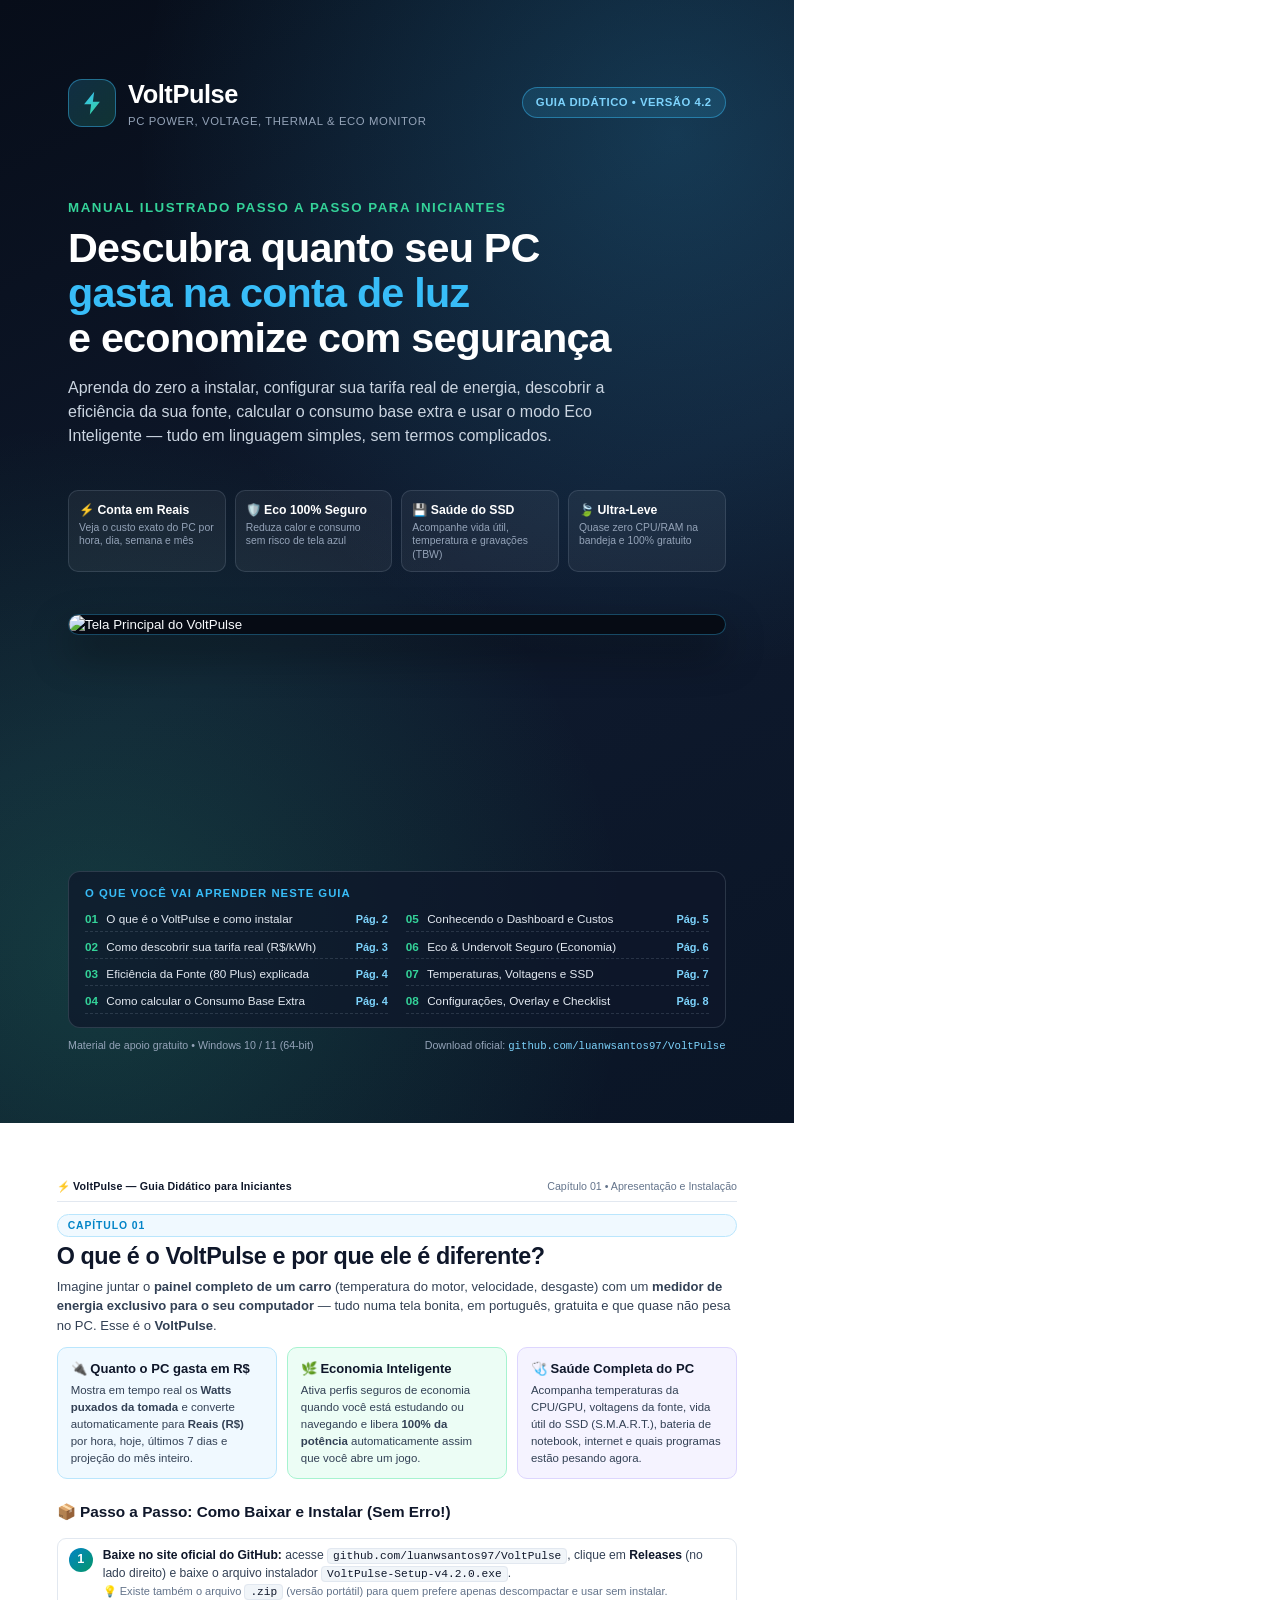
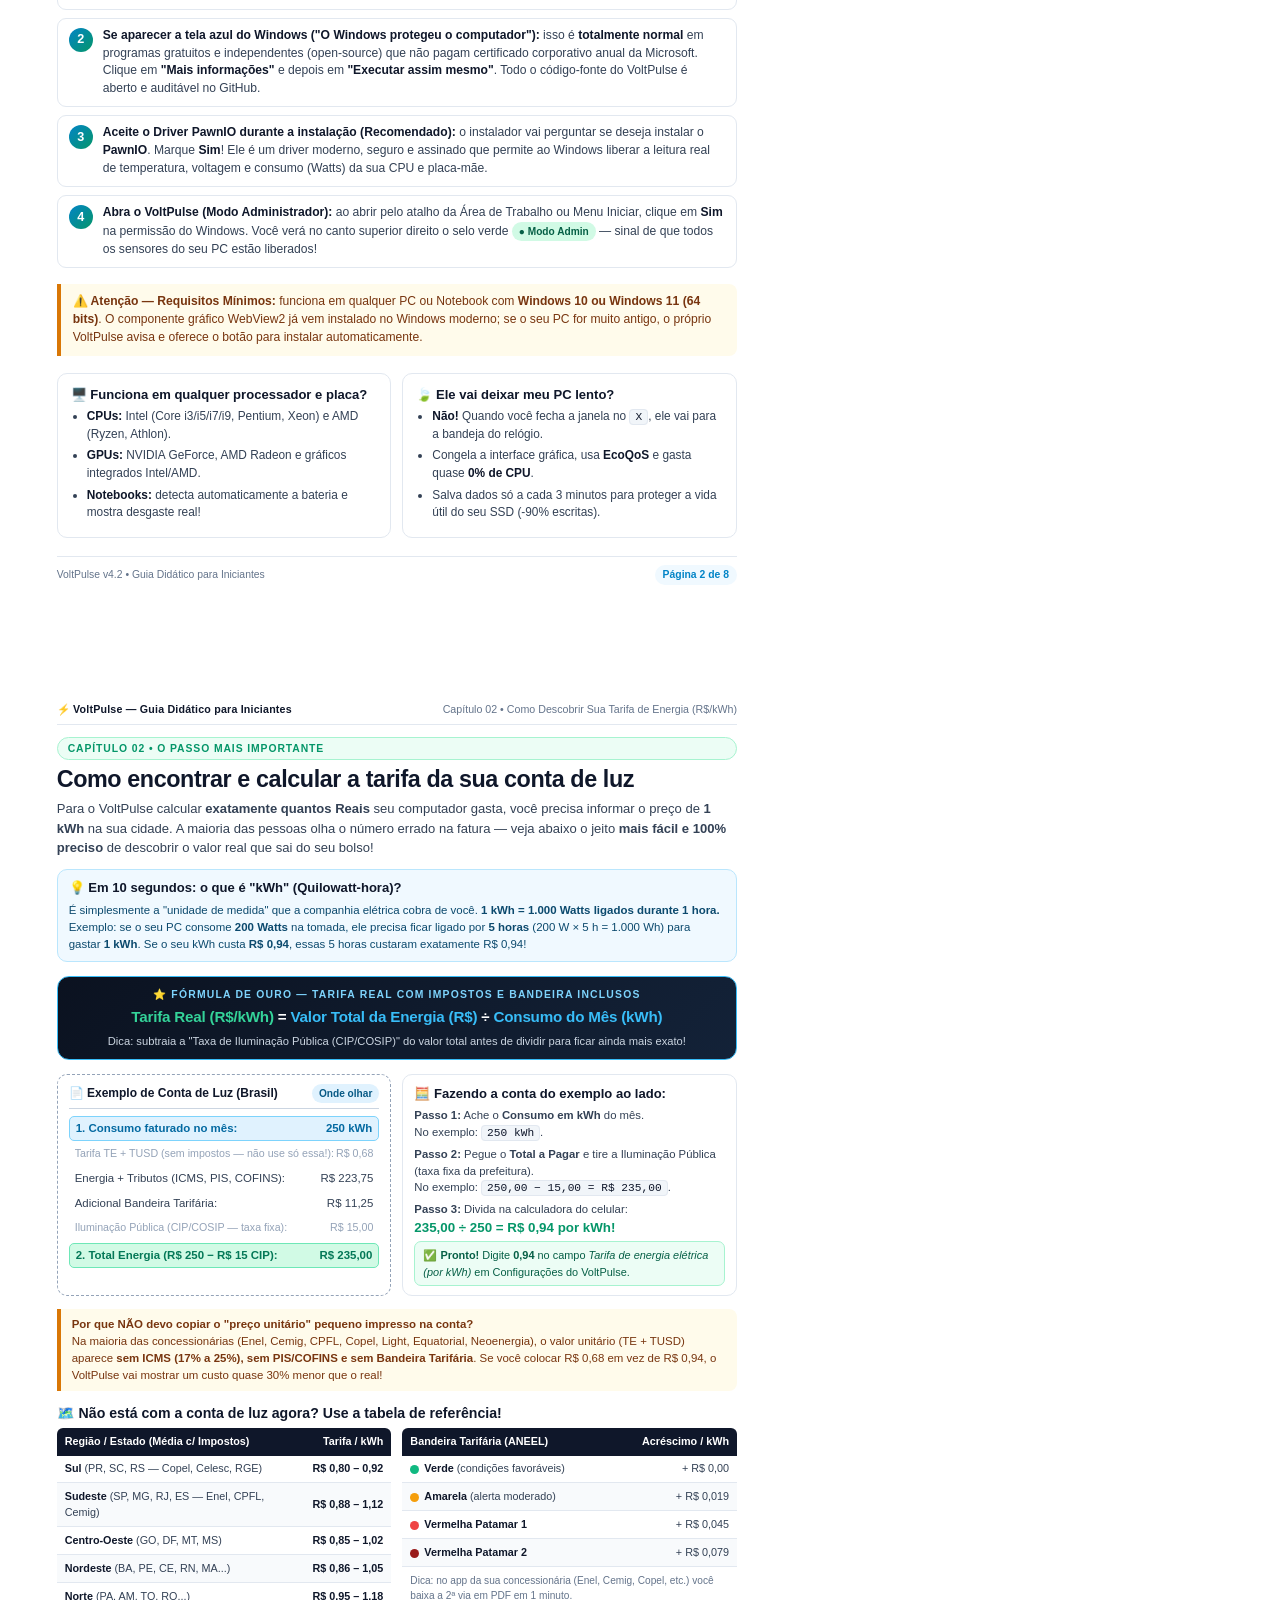
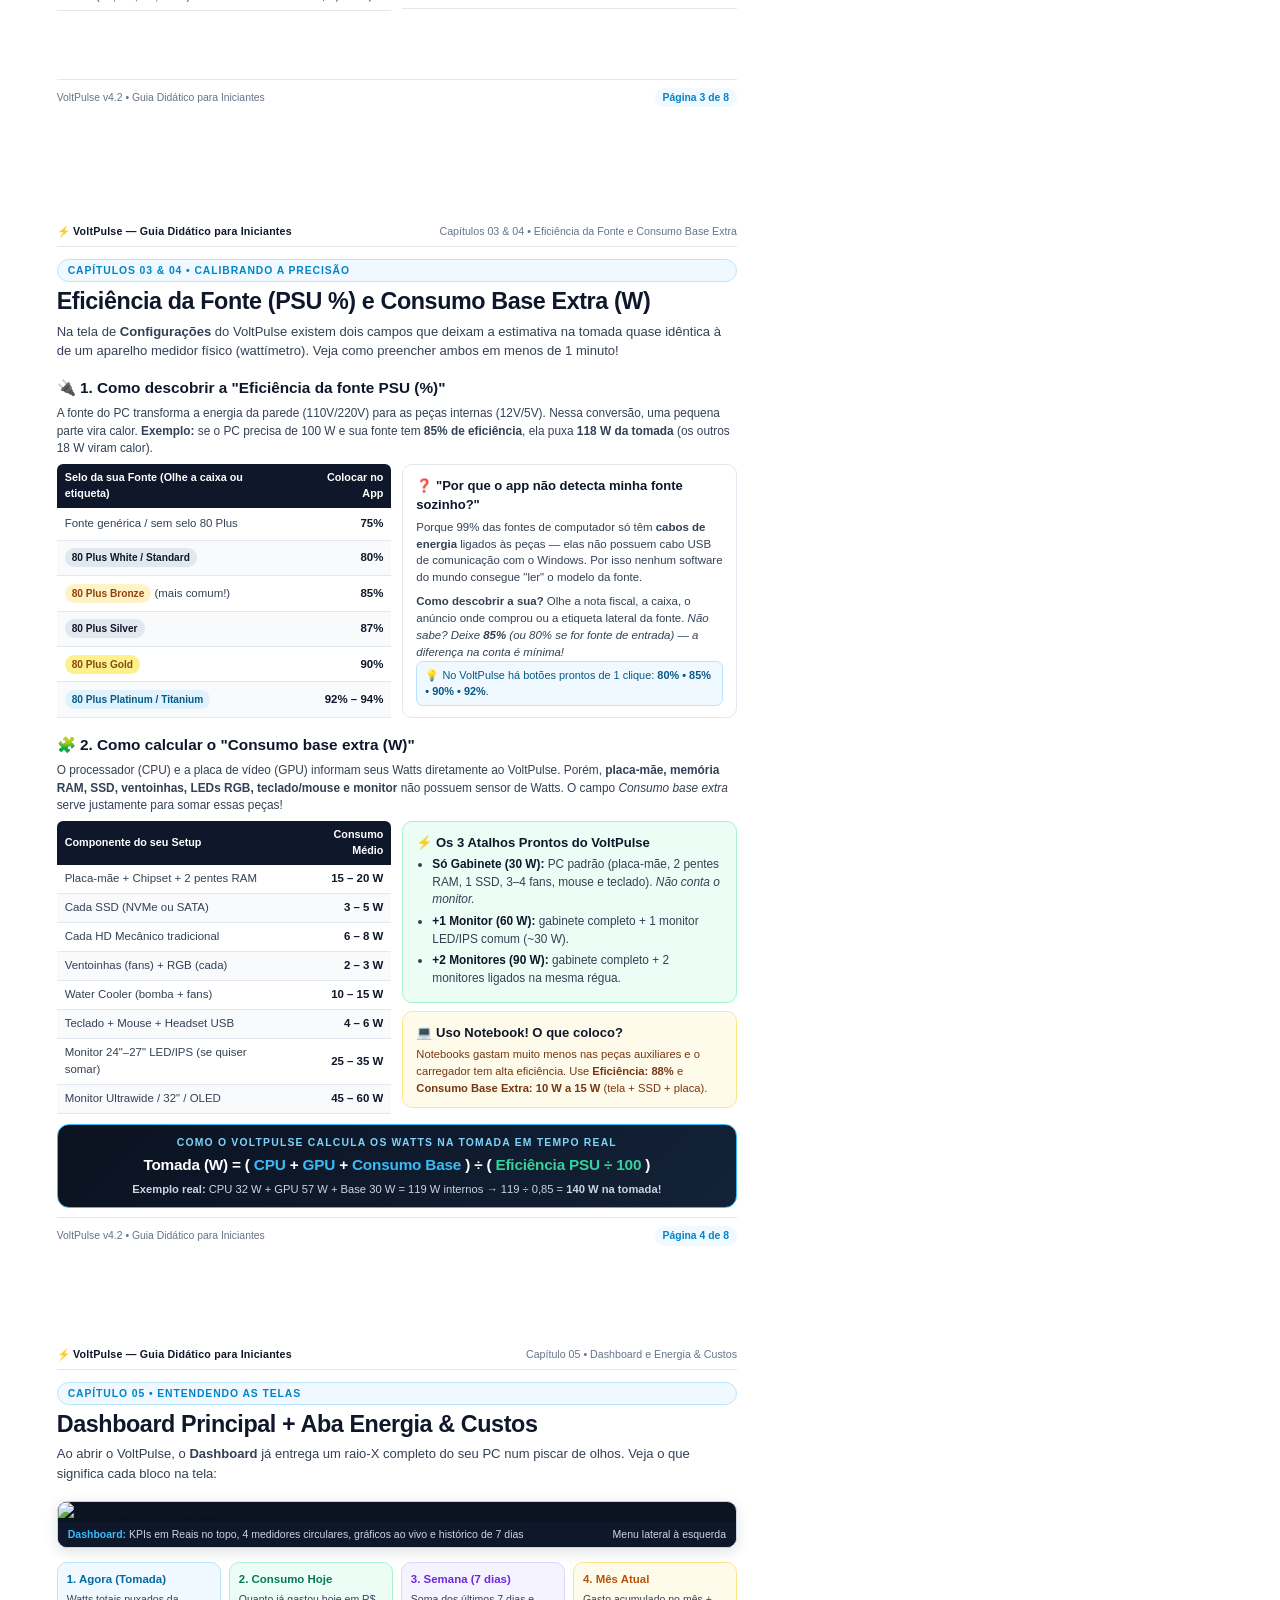
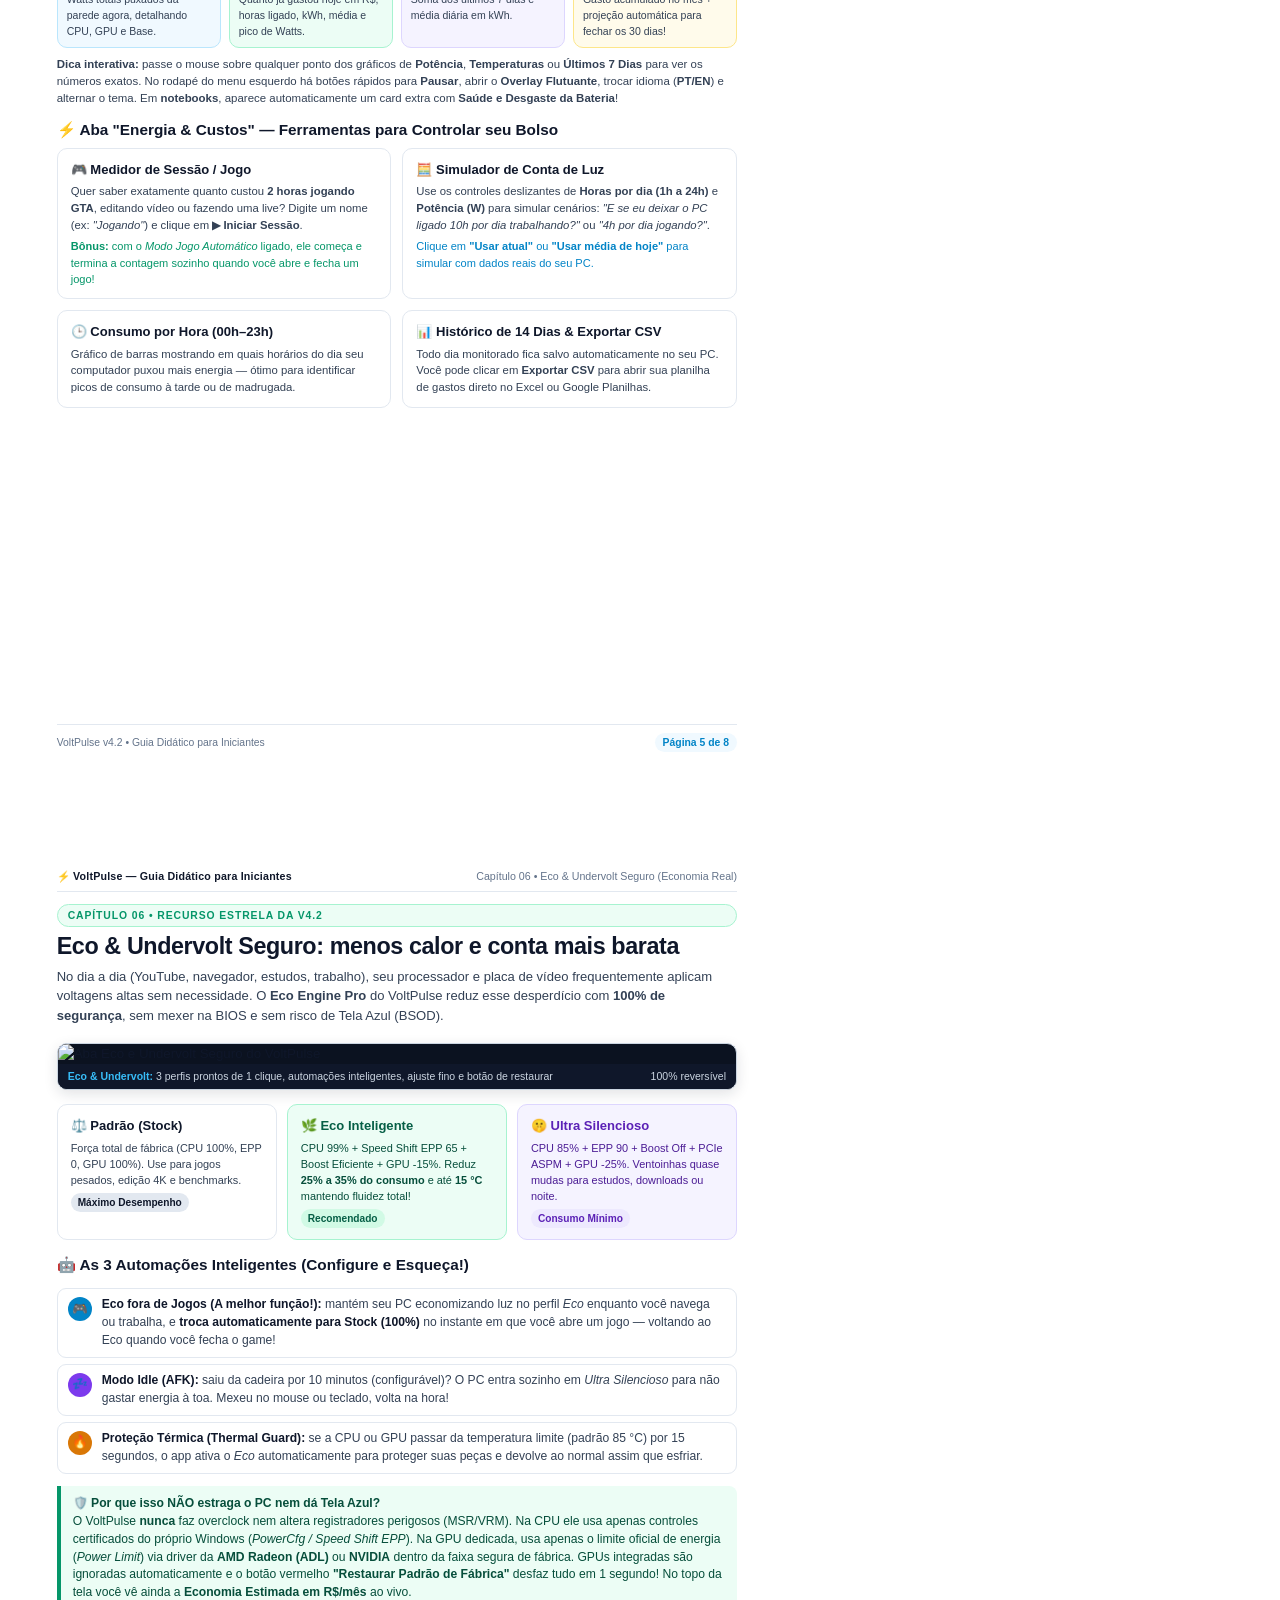
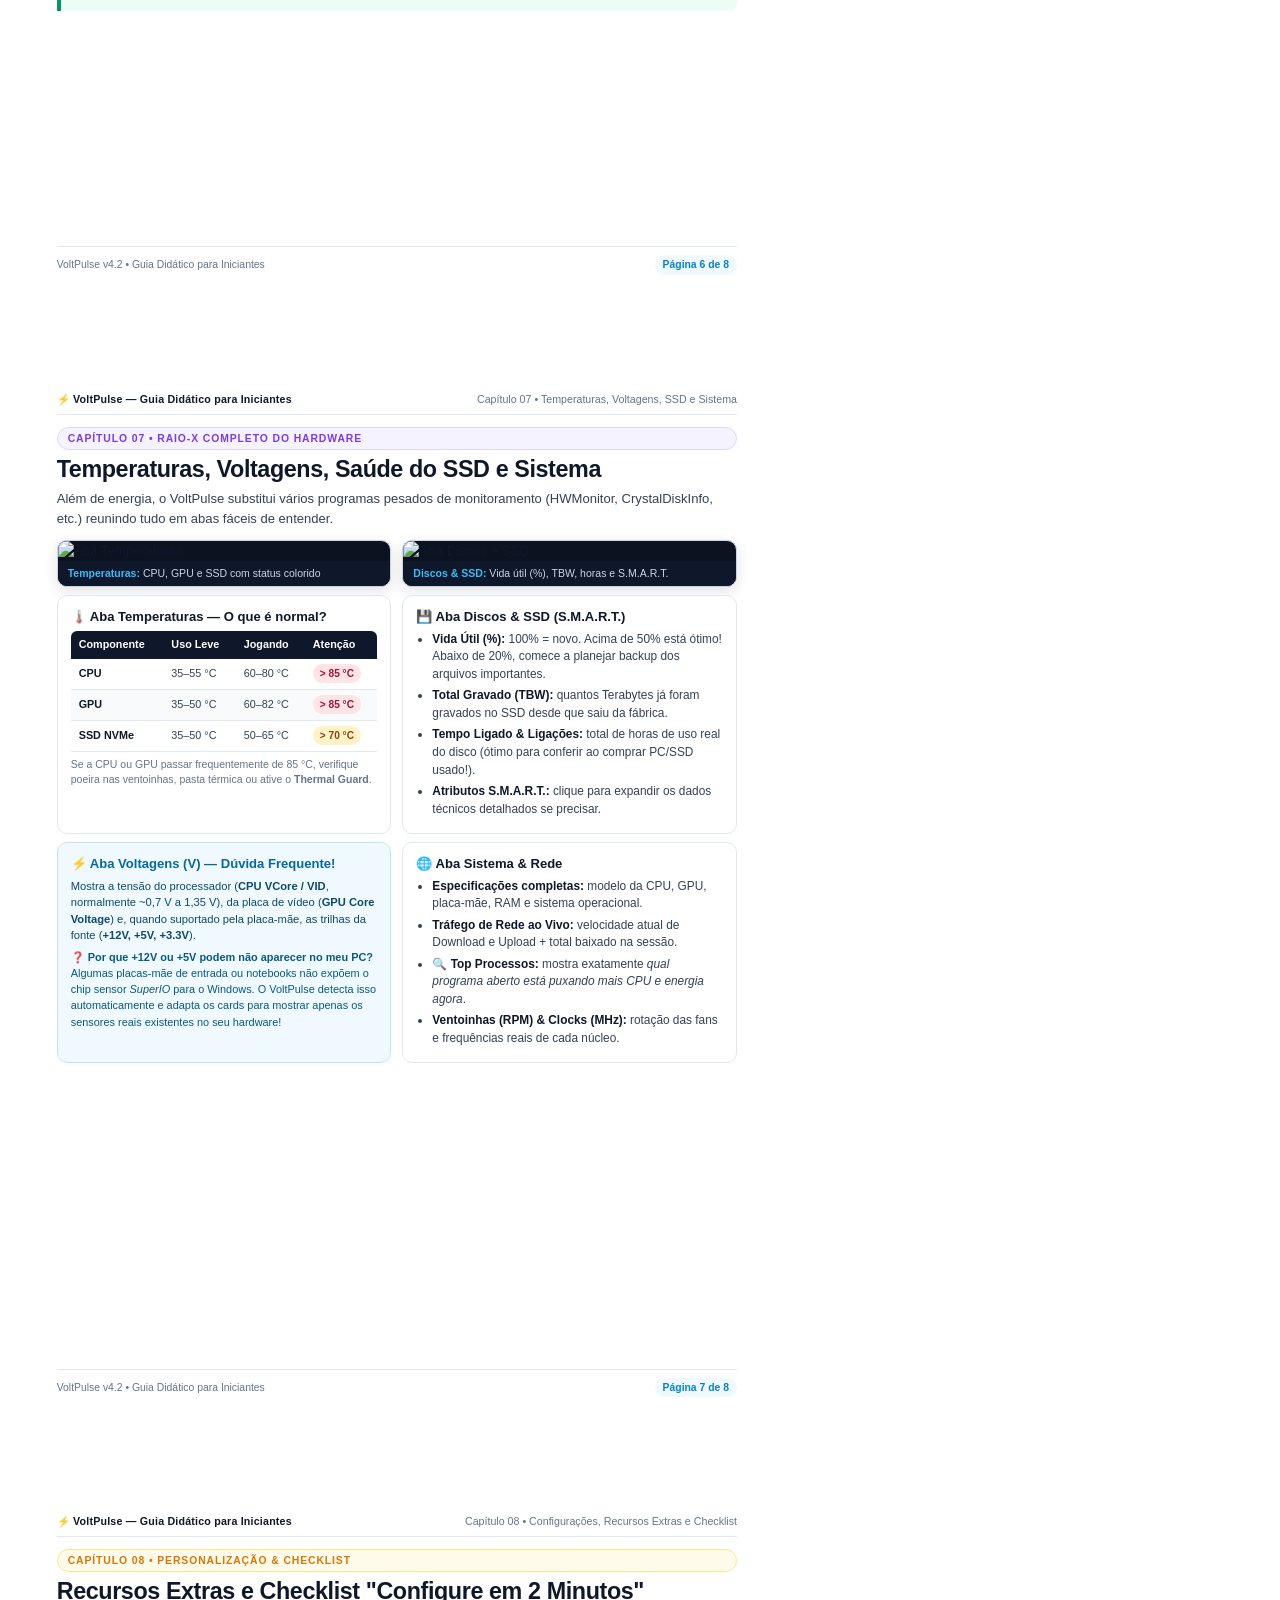
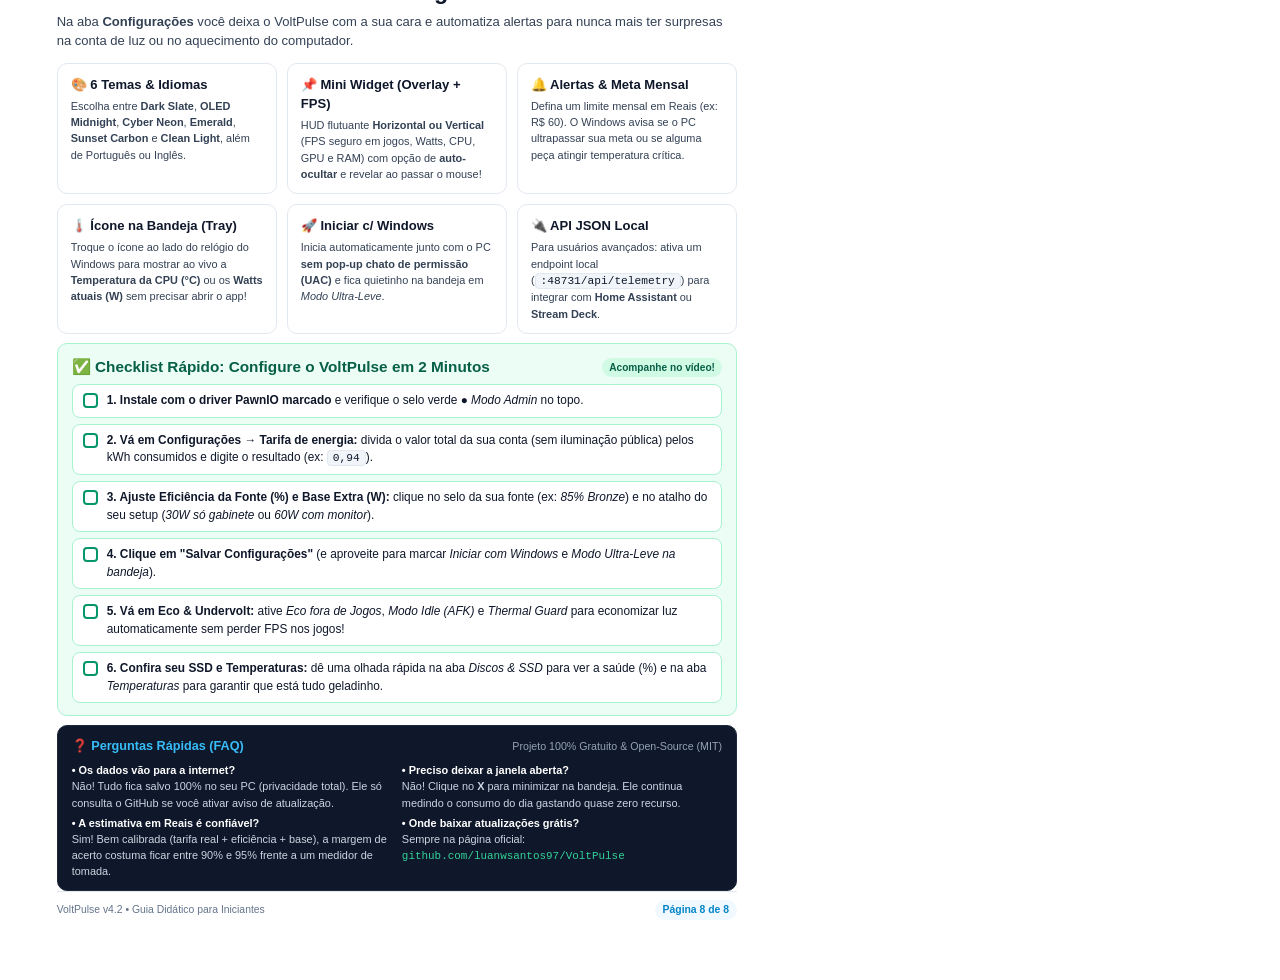
==== commit 09c2c411: "feat(v4.3.0): zero-injection ETW FPS HUD, vertical & auto-hide mini widget, smooth window restore & " ====
--- a/docs/guia-didatico.html
+++ b/docs/guia-didatico.html
@@ -1426,10 +1426,10 @@
         </p>
       </div>
       <div class="card white">
-        <h3 class="mini-title">📌 Mini Widget (Overlay)</h3>
+        <h3 class="mini-title">📌 Mini Widget (Overlay + FPS)</h3>
         <p style="font-size:8.2pt;color:var(--ink-soft)">
-          Pílula flutuante super discreta (Watts, CPU, GPU e RAM) que fica no canto da tela — e pode abrir
-          <strong>sozinha quando você inicia um jogo</strong>!
+          HUD flutuante <strong>Horizontal ou Vertical</strong> (FPS seguro em jogos, Watts, CPU, GPU e RAM) com opção de
+          <strong>auto-ocultar</strong> e revelar ao passar o mouse!
         </p>
       </div>
       <div class="card white">
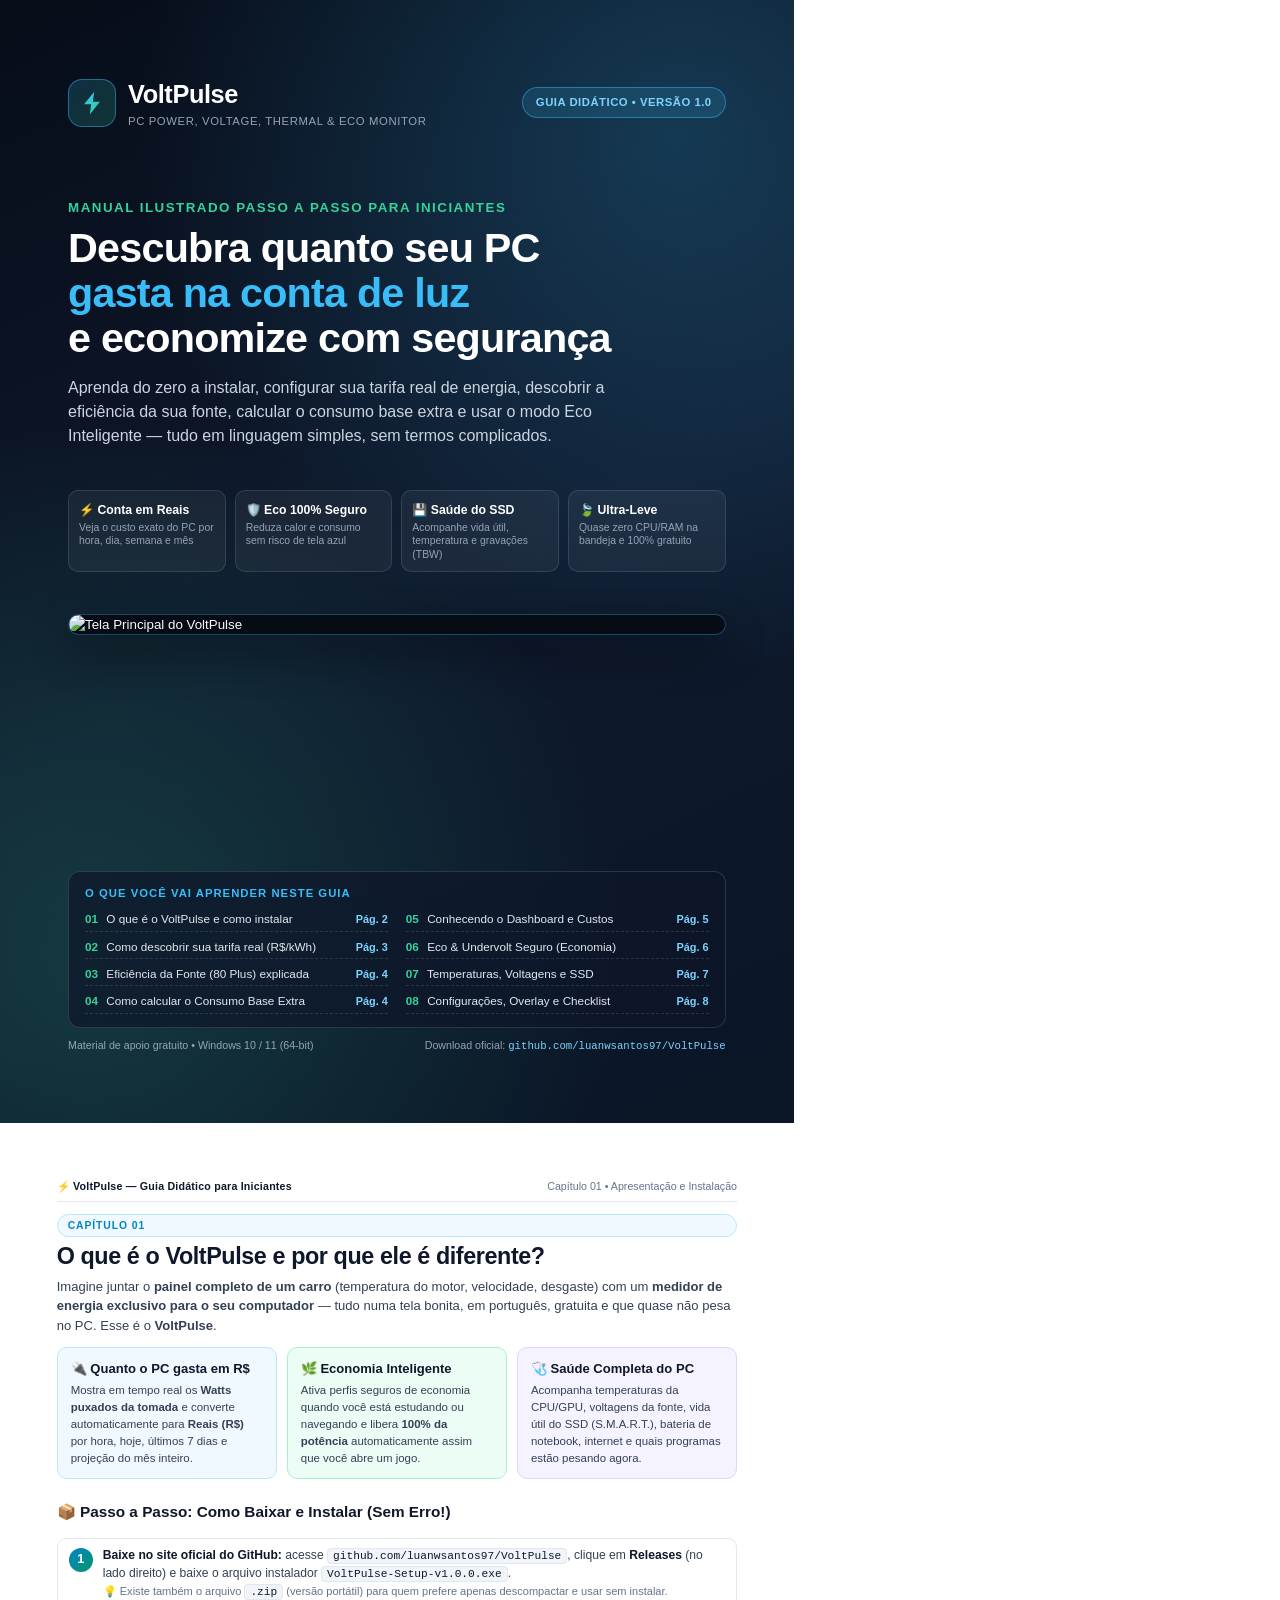
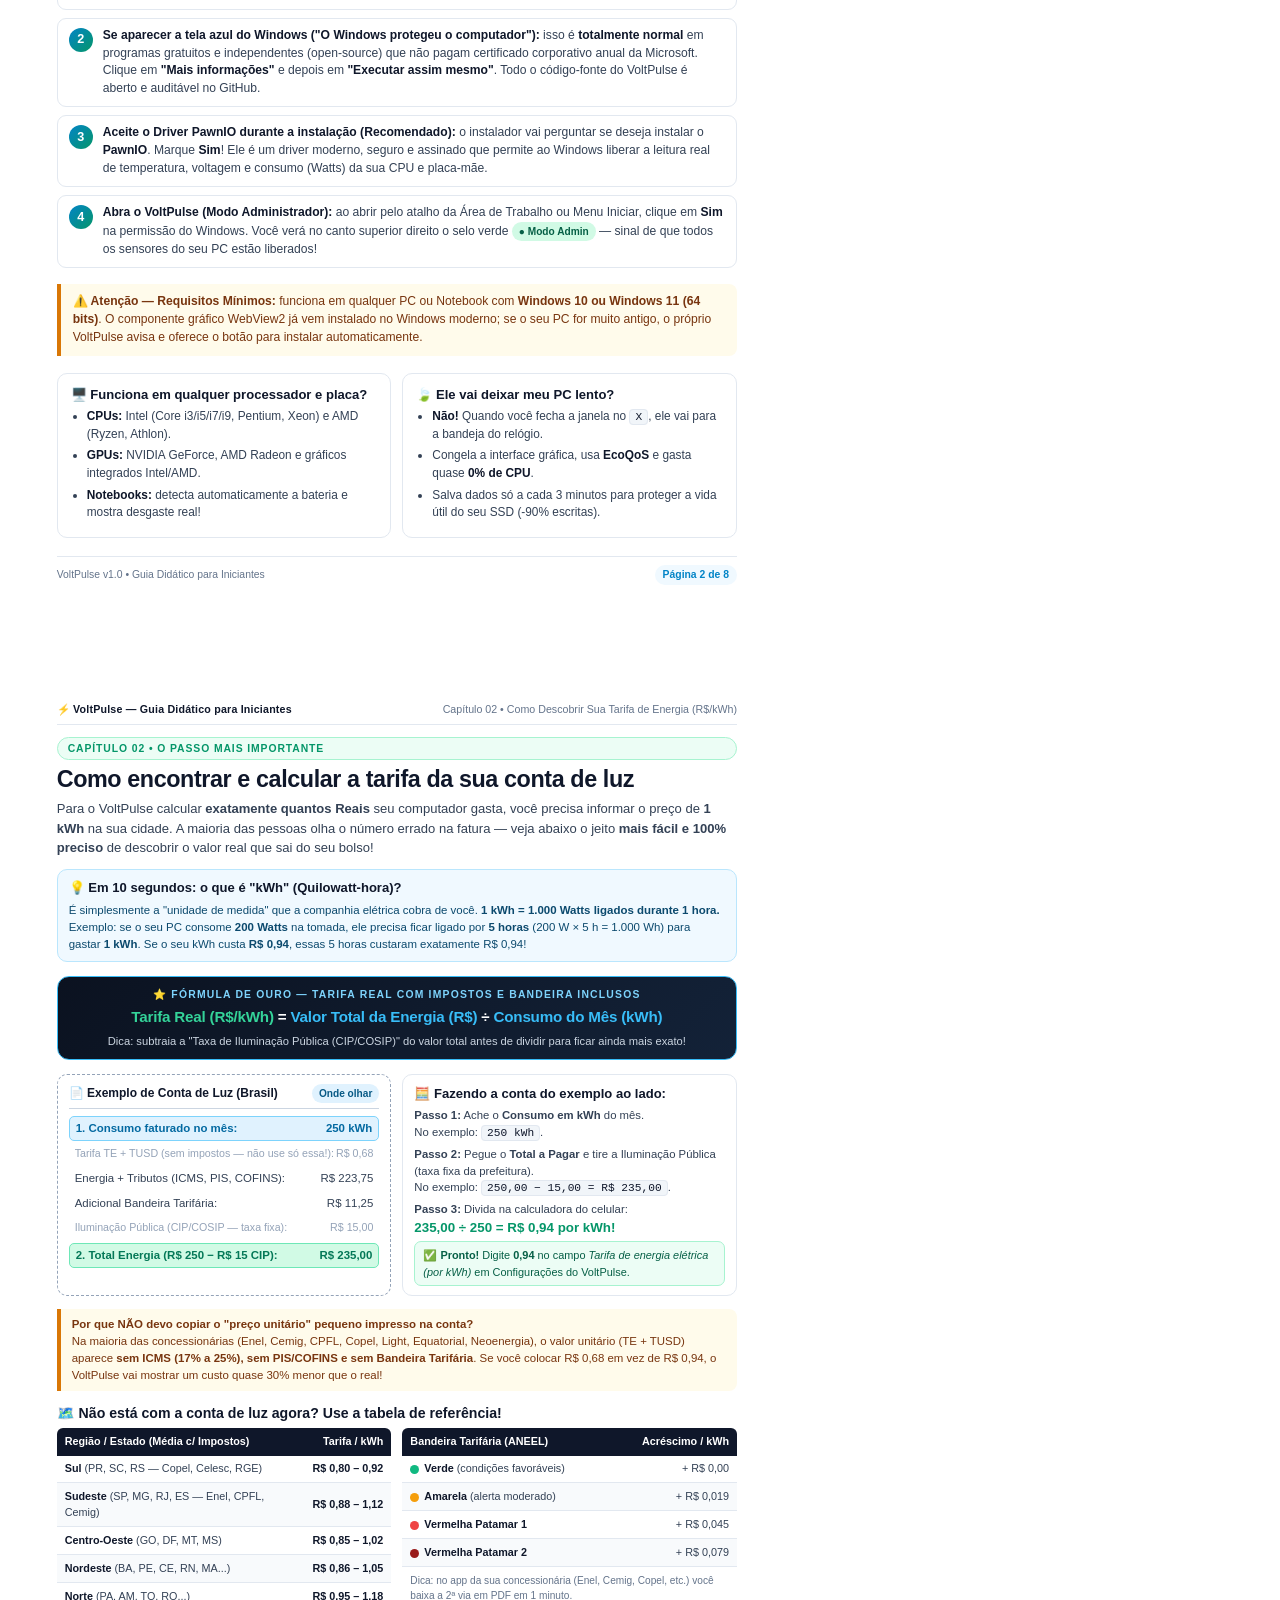
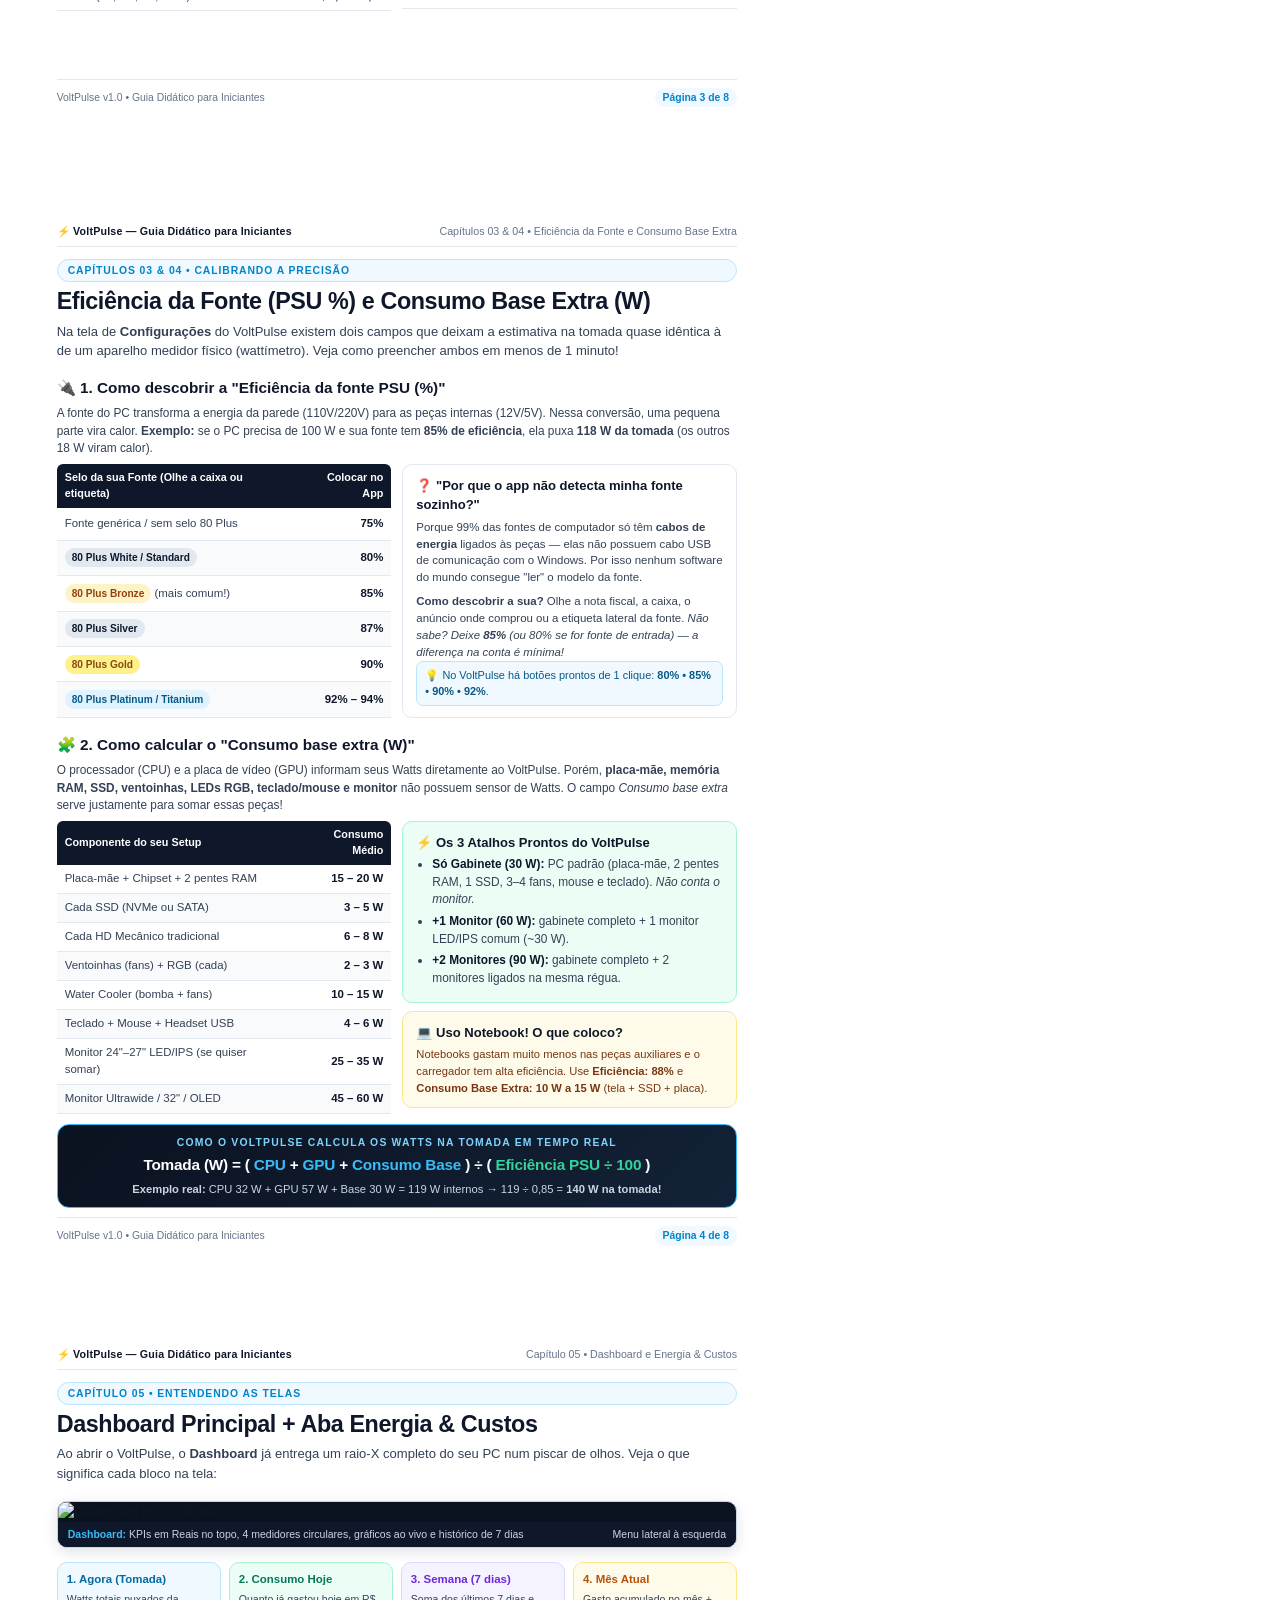
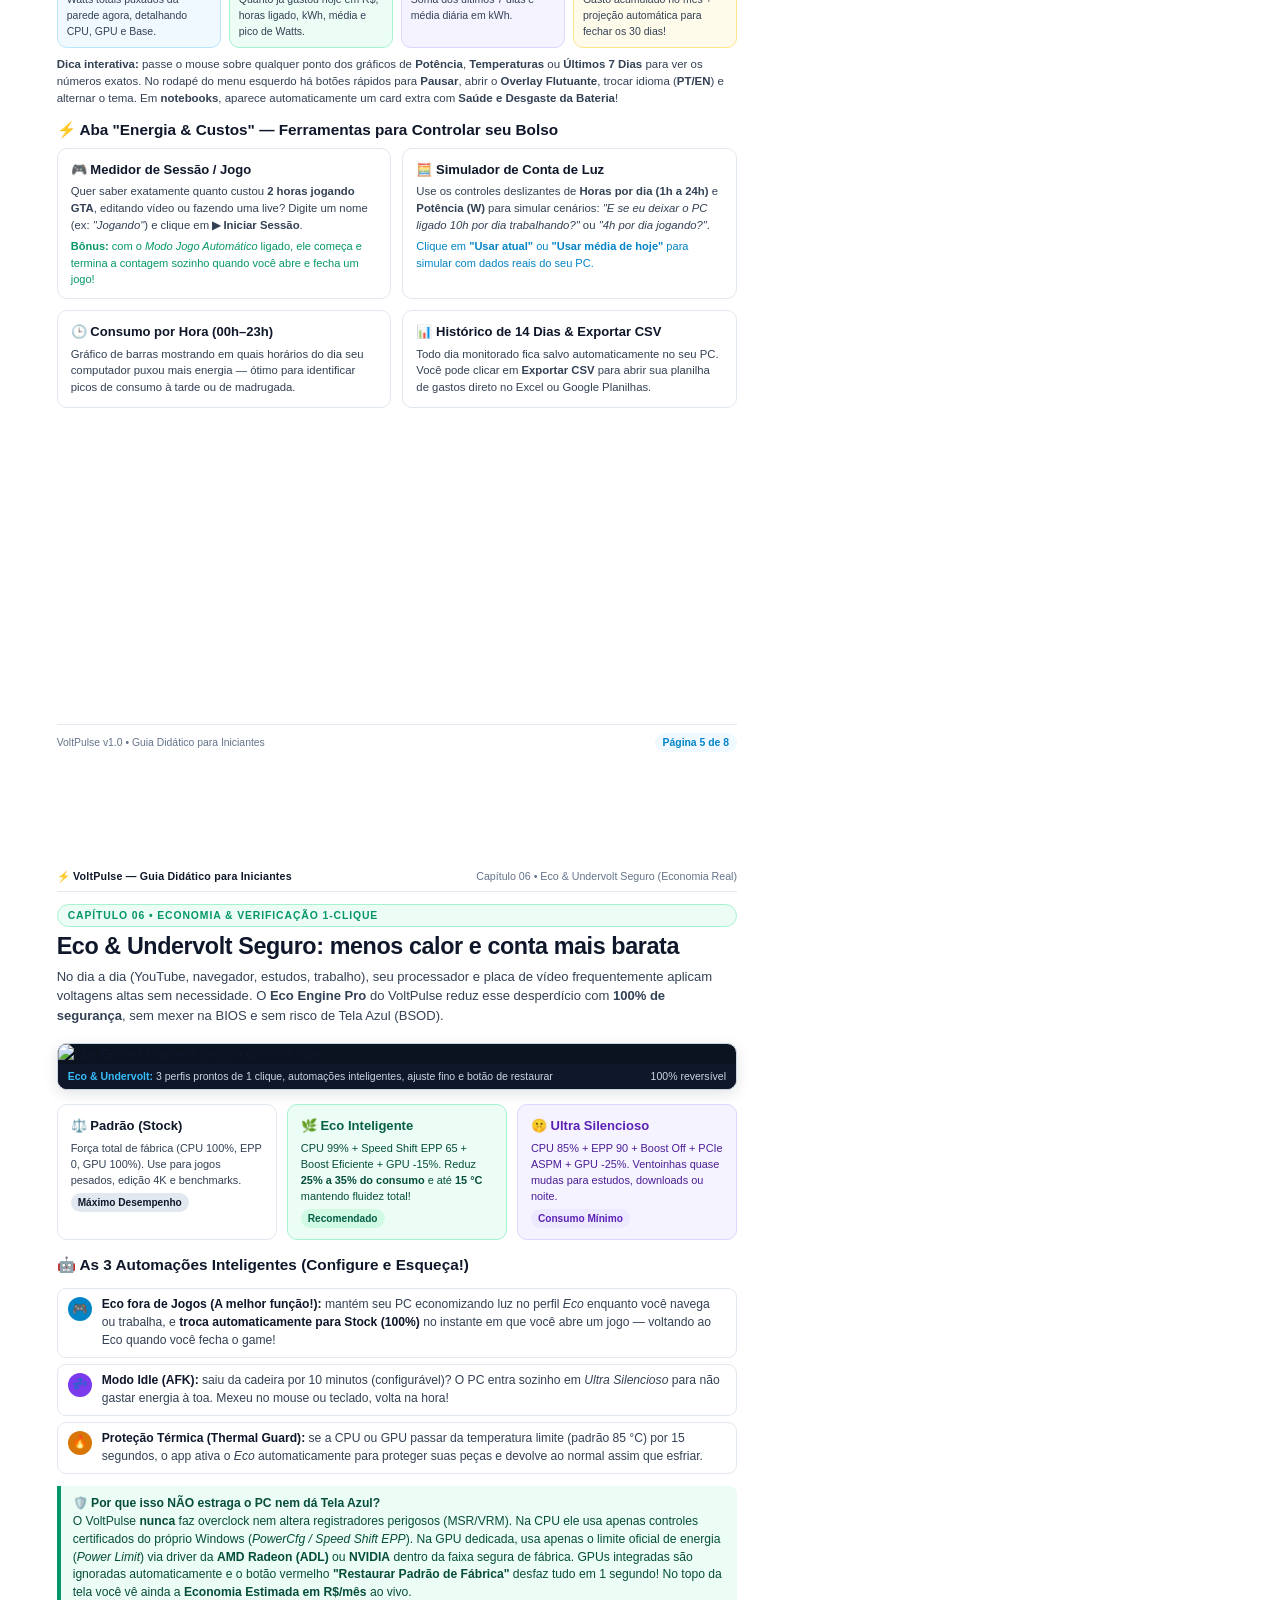
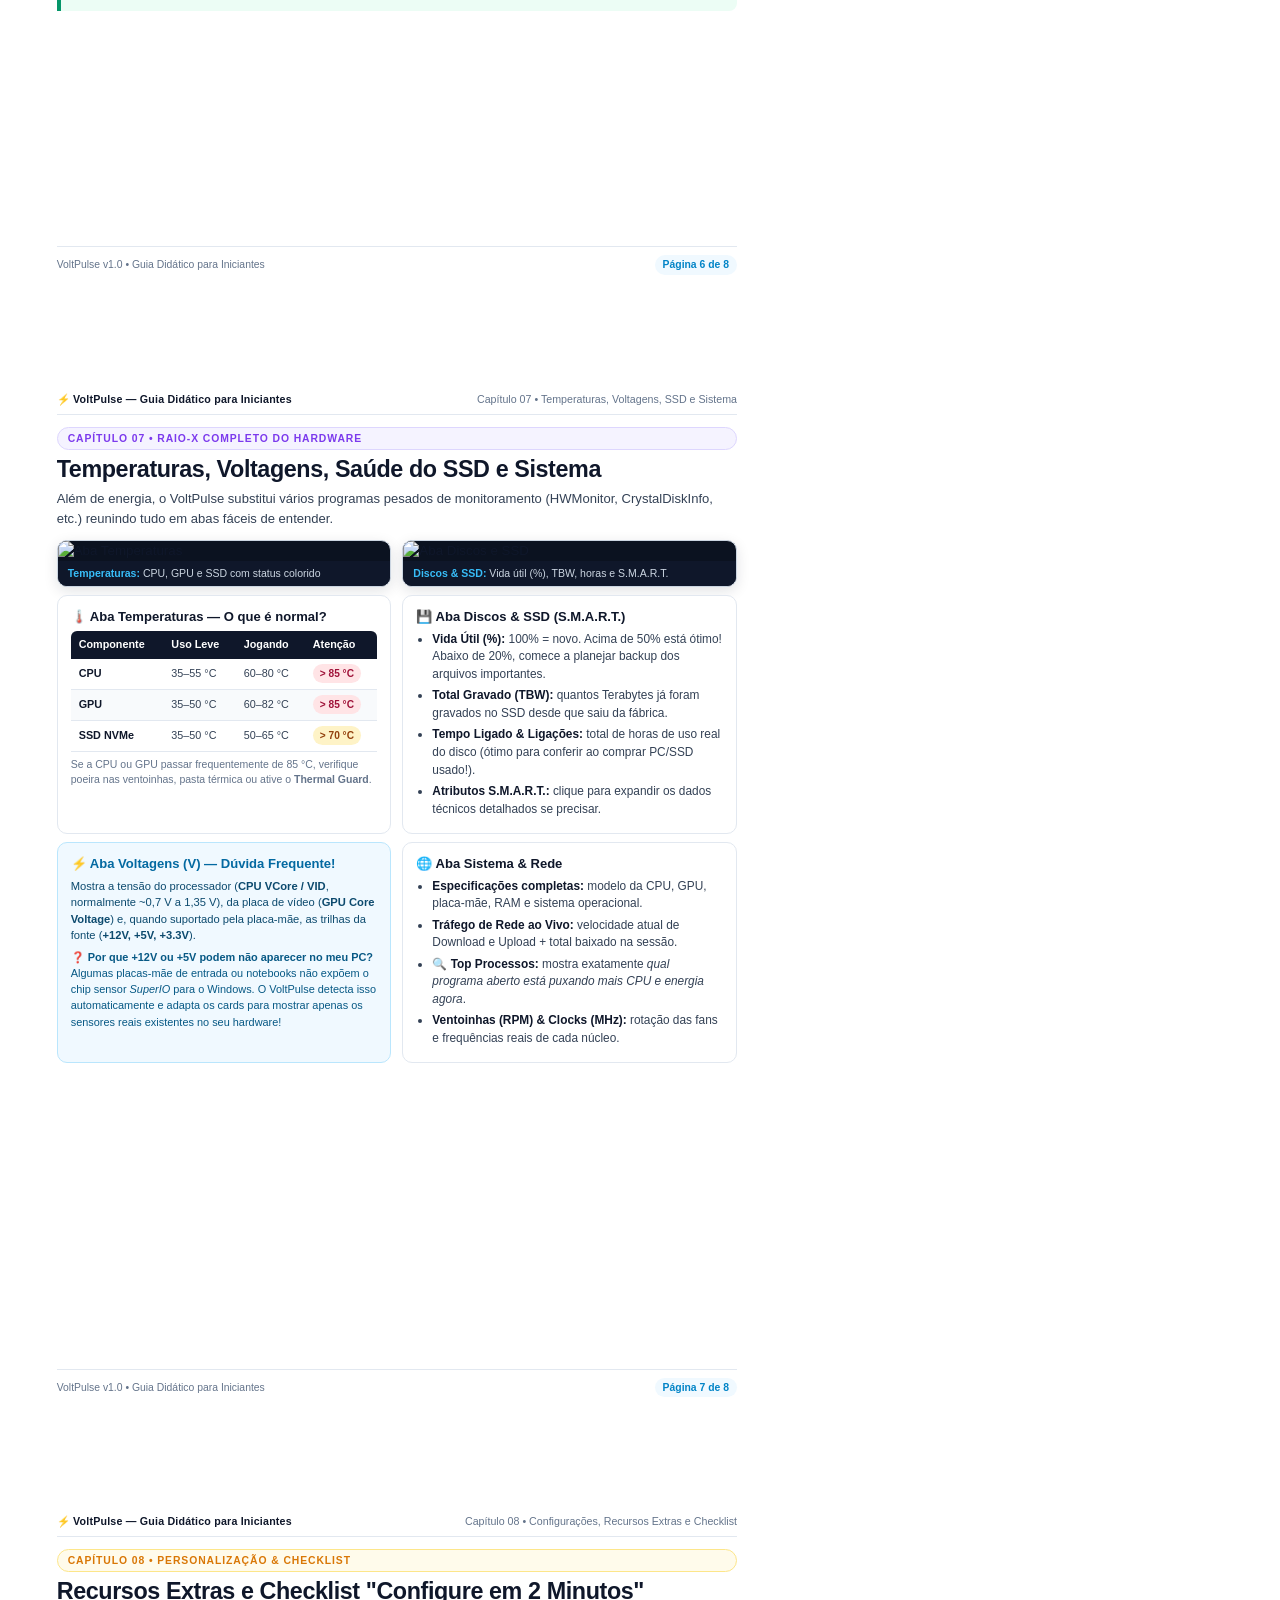
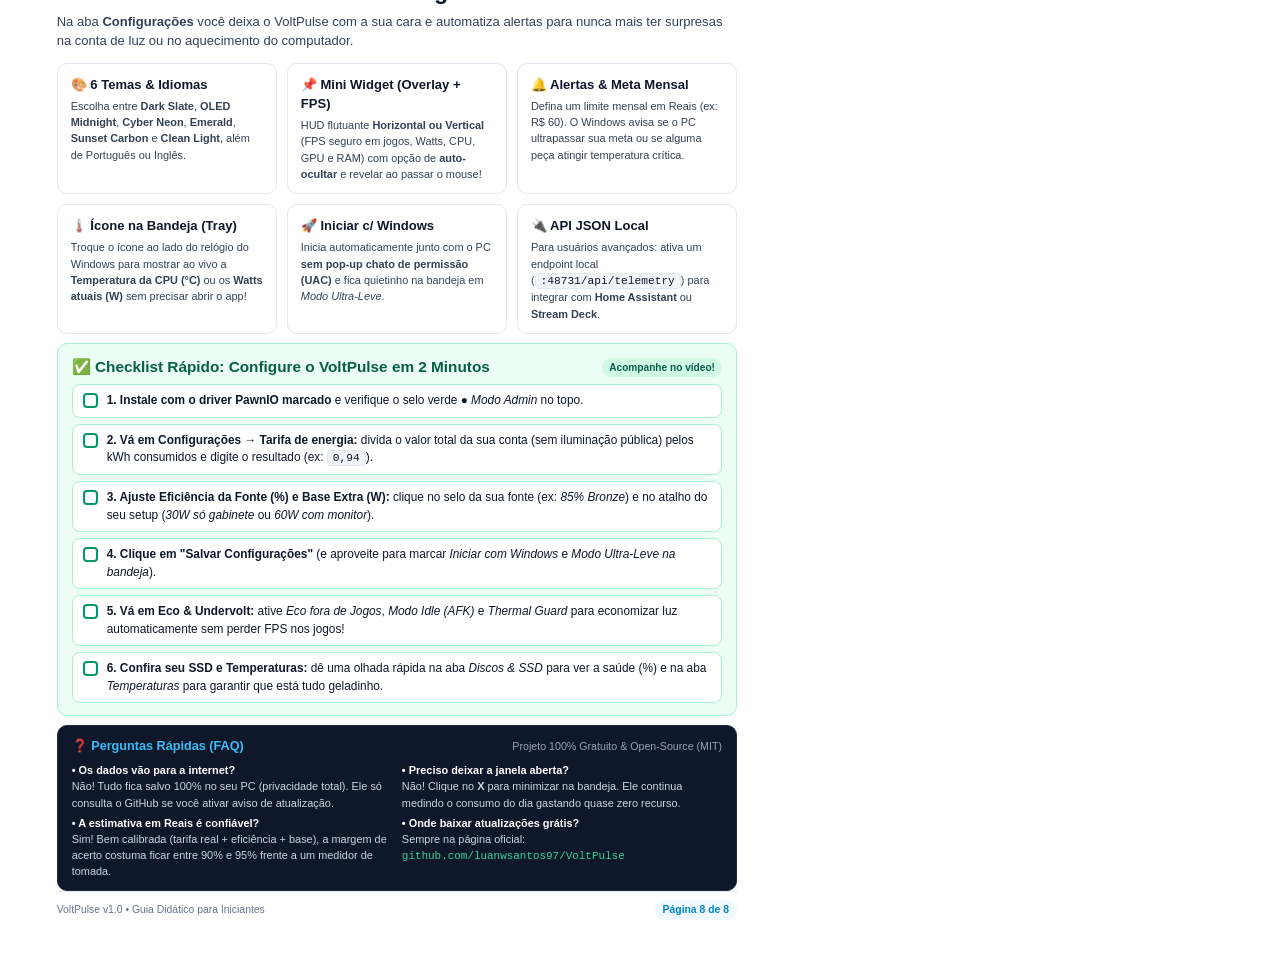
==== commit d991813f: "release(v1.0.0): new Verify & Optimize Hub layout, slim sidebar, safe ETW FPS HUD, vertical/auto-hid" ====
--- a/docs/guia-didatico.html
+++ b/docs/guia-didatico.html
@@ -2,7 +2,7 @@
 <html lang="pt-BR">
 <head>
   <meta charset="UTF-8" />
-  <title>VoltPulse — Guia Didático Completo para Iniciantes (v4.2)</title>
+  <title>VoltPulse — Guia Didático Completo para Iniciantes (v1.0)</title>
   <style>
     @page {
       size: A4 portrait;
@@ -675,7 +675,7 @@
         <div class="cover-brand-sub">PC Power, Voltage, Thermal &amp; Eco Monitor</div>
       </div>
     </div>
-    <div class="cover-badge">GUIA DIDÁTICO • VERSÃO 4.2</div>
+    <div class="cover-badge">GUIA DIDÁTICO • VERSÃO 1.0</div>
   </div>
 
   <div class="cover-hero">
@@ -784,7 +784,7 @@
         <div class="step-body">
           <strong>Baixe no site oficial do GitHub:</strong> acesse
           <span class="mono">github.com/luanwsantos97/VoltPulse</span>, clique em <strong>Releases</strong> (no lado direito)
-          e baixe o arquivo instalador <span class="mono">VoltPulse-Setup-v4.2.0.exe</span>.
+          e baixe o arquivo instalador <span class="mono">VoltPulse-Setup-v1.0.0.exe</span>.
           <br /><span style="font-size:8.3pt;color:var(--ink-muted)">
             💡 Existe também o arquivo <span class="mono">.zip</span> (versão portátil) para quem prefere apenas descompactar e usar sem instalar.
           </span>
@@ -848,7 +848,7 @@
     </div>
 
     <div class="running-footer">
-      <span>VoltPulse v4.2 • Guia Didático para Iniciantes</span>
+      <span>VoltPulse v1.0 • Guia Didático para Iniciantes</span>
       <span class="page-num">Página 2 de 8</span>
     </div>
   </div>
@@ -988,7 +988,7 @@
     </div>
 
     <div class="running-footer">
-      <span>VoltPulse v4.2 • Guia Didático para Iniciantes</span>
+      <span>VoltPulse v1.0 • Guia Didático para Iniciantes</span>
       <span class="page-num">Página 3 de 8</span>
     </div>
   </div>
@@ -1115,7 +1115,7 @@
     </div>
 
     <div class="running-footer">
-      <span>VoltPulse v4.2 • Guia Didático para Iniciantes</span>
+      <span>VoltPulse v1.0 • Guia Didático para Iniciantes</span>
       <span class="page-num">Página 4 de 8</span>
     </div>
   </div>
@@ -1215,7 +1215,7 @@
     </div>
 
     <div class="running-footer">
-      <span>VoltPulse v4.2 • Guia Didático para Iniciantes</span>
+      <span>VoltPulse v1.0 • Guia Didático para Iniciantes</span>
       <span class="page-num">Página 5 de 8</span>
     </div>
   </div>
@@ -1231,7 +1231,7 @@
       <div>Capítulo 06 • Eco &amp; Undervolt Seguro (Economia Real)</div>
     </div>
 
-    <div class="chapter-tag green">Capítulo 06 • Recurso Estrela da v4.2</div>
+    <div class="chapter-tag green">Capítulo 06 • Economia &amp; Verificação 1-Clique</div>
     <h1 class="sec-title">Eco &amp; Undervolt Seguro: menos calor e conta mais barata</h1>
     <p class="lead">
       No dia a dia (YouTube, navegador, estudos, trabalho), seu processador e placa de vídeo frequentemente aplicam
@@ -1307,7 +1307,7 @@
     </div>
 
     <div class="running-footer">
-      <span>VoltPulse v4.2 • Guia Didático para Iniciantes</span>
+      <span>VoltPulse v1.0 • Guia Didático para Iniciantes</span>
       <span class="page-num">Página 6 de 8</span>
     </div>
   </div>
@@ -1394,7 +1394,7 @@
     </div>
 
     <div class="running-footer">
-      <span>VoltPulse v4.2 • Guia Didático para Iniciantes</span>
+      <span>VoltPulse v1.0 • Guia Didático para Iniciantes</span>
       <span class="page-num">Página 7 de 8</span>
     </div>
   </div>
@@ -1514,7 +1514,7 @@
     </div>
 
     <div class="running-footer">
-      <span>VoltPulse v4.2 • Guia Didático para Iniciantes</span>
+      <span>VoltPulse v1.0 • Guia Didático para Iniciantes</span>
       <span class="page-num">Página 8 de 8</span>
     </div>
   </div>
